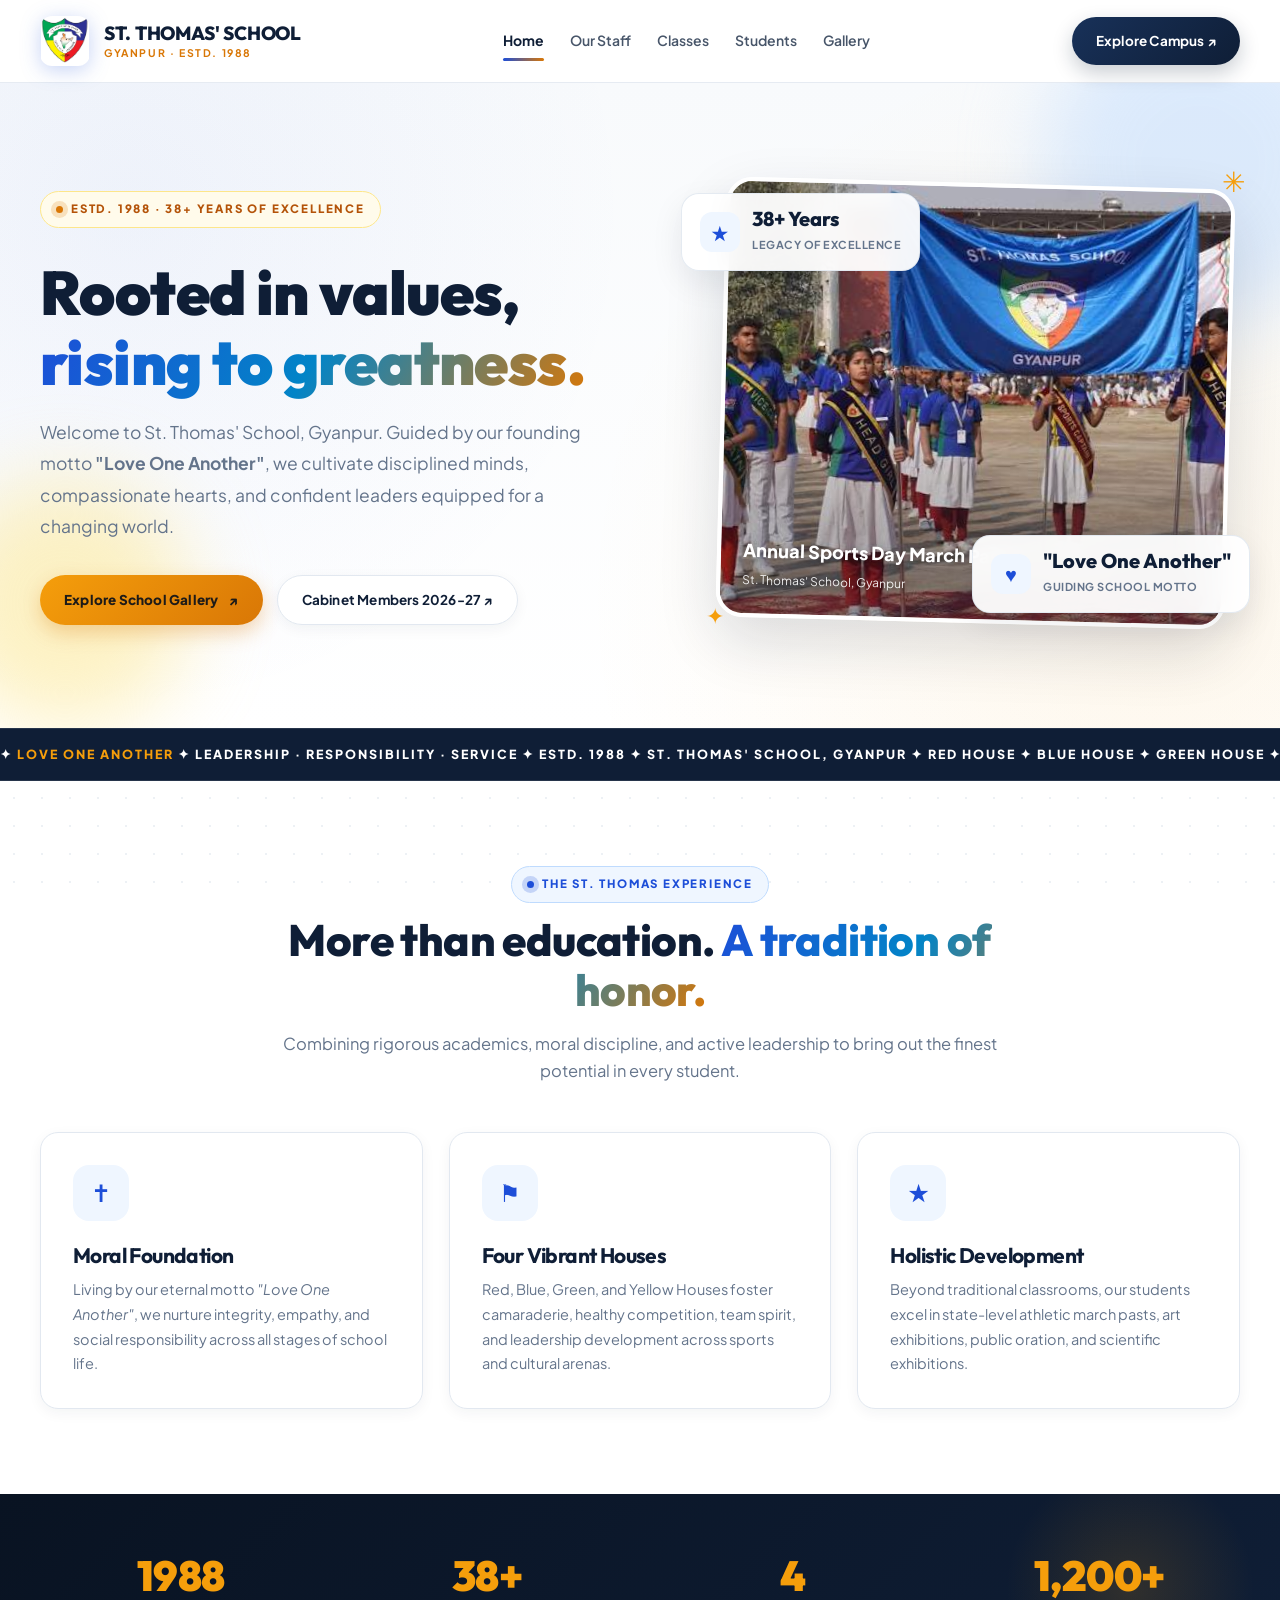
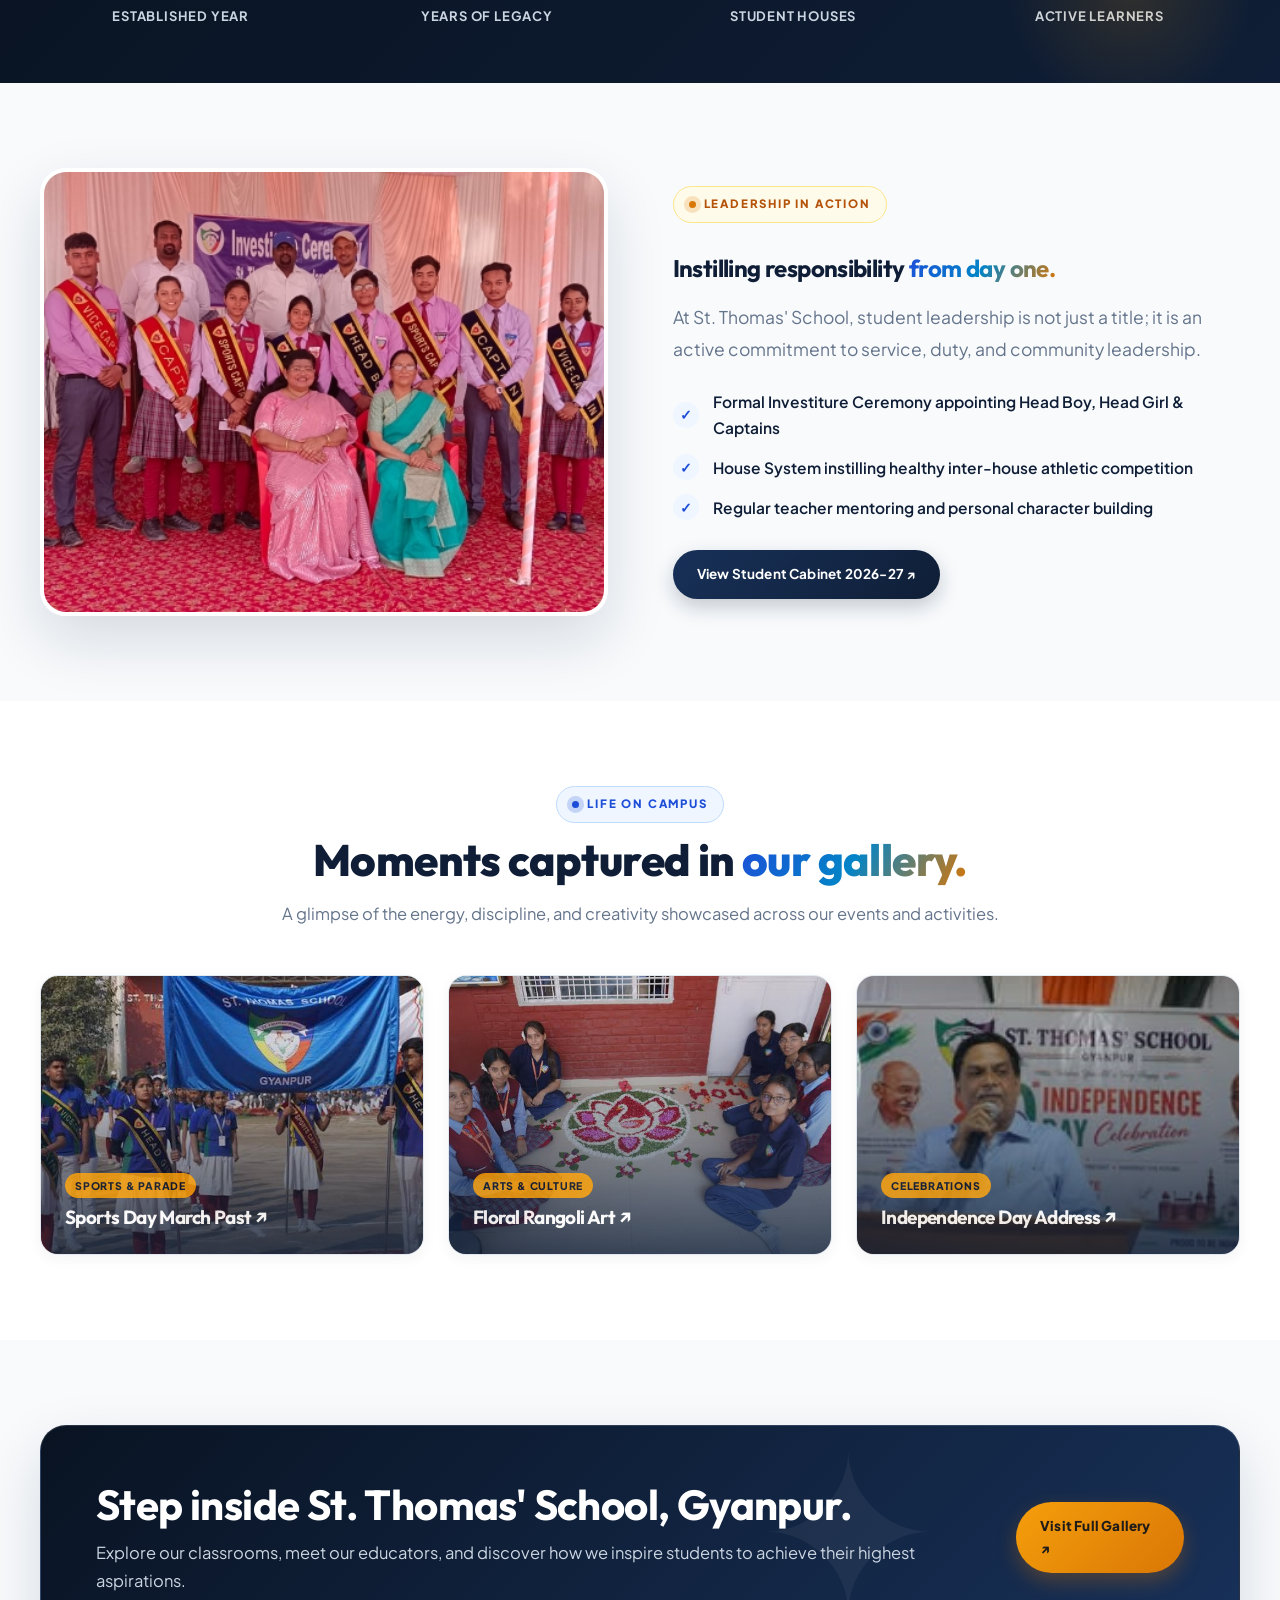
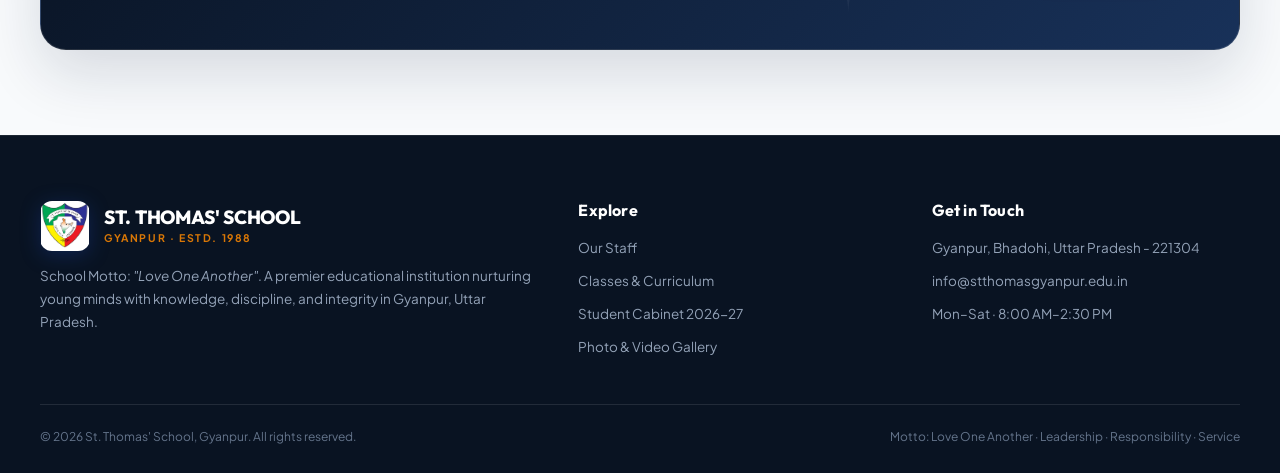
==== index.html @ a4f0379a "Completed" ====
<!DOCTYPE html>
<html lang="en">
<head>
  <meta charset="UTF-8">
  <meta name="viewport" content="width=device-width, initial-scale=1.0">
  <meta name="description" content="St. Thomas' School, Gyanpur (Estd. 1988) - Love One Another. Nurturing future leaders through academic excellence, character building, and holistic education.">
  <title>Home | St. Thomas' School, Gyanpur</title>
  <link rel="preconnect" href="https://fonts.googleapis.com">
  <link rel="preconnect" href="https://fonts.gstatic.com" crossorigin>
  <link rel="icon" type="image/png" href="assets/logo.png">
  <link rel="stylesheet" href="css/style.css">
  <style>
    /* Internal CSS animation example required for school assignment */
    .hero h1 { animation: heroTitle 0.95s 0.15s cubic-bezier(0.16, 1, 0.3, 1) both; }
    @keyframes heroTitle {
      from { opacity: 0; transform: translateY(34px); filter: blur(6px); }
      to { opacity: 1; transform: translateY(0); filter: blur(0); }
    }
    .hero .lead { animation: fadeIn 1.1s 0.35s both; }
  </style>
</head>
<body>

<header class="site-header">
  <div class="container nav-wrap">
    <a class="brand" href="index.html">
      <img src="assets/logo.png" alt="St. Thomas' School Logo" class="brand-logo-img">
      <div class="brand-title-wrap">
        <span class="brand-title">ST. THOMAS' SCHOOL</span>
        <span class="brand-subtitle">GYANPUR · ESTD. 1988</span>
      </div>
    </a>
    <button class="menu-toggle" aria-label="Open navigation" onclick="document.querySelector('.nav-links').classList.toggle('open')">☰</button>
    <nav class="nav-links">
      <a class="active" href="index.html">Home</a>
      <a href="staff.html">Our Staff</a>
      <a href="classes.html">Classes</a>
      <a href="students.html">Students</a>
      <a href="gallery.html">Gallery</a>
    </nav>
    <a class="nav-cta" href="gallery.html">Explore Campus ↗</a>
  </div>
</header>

<main>
  <!-- Hero Section -->
  <section class="hero">
    <div class="blob b1"></div>
    <div class="blob b2"></div>
    <div class="container hero-grid">
      <div class="reveal">
        <span class="eyebrow gold-pill">ESTD. 1988 · 38+ YEARS OF EXCELLENCE</span>
        <h1>Rooted in values, <span class="gradient-text">rising to greatness.</span></h1>
        <p class="lead">Welcome to St. Thomas' School, Gyanpur. Guided by our founding motto <strong>"Love One Another"</strong>, we cultivate disciplined minds, compassionate hearts, and confident leaders equipped for a changing world.</p>
        <div class="hero-actions">
          <a class="button gold" href="gallery.html">Explore School Gallery <span>↗</span></a>
          <a class="button secondary" href="students.html">Cabinet Members 2026-27 ↗</a>
        </div>
      </div>
      <div class="hero-visual">
        <div class="hero-photo-wrap">
          <img src="assets/images (1).jpg" alt="Students of St. Thomas School marching with school flag">
          <div class="hero-badge-overlay">
            <strong>Annual Sports Day March Past</strong>
            <span>St. Thomas' School, Gyanpur</span>
          </div>
        </div>
        <div class="float-card one">
          <div class="icon-chip">★</div>
          <div>
            <strong>38+ Years</strong>
            <span>Legacy of Excellence</span>
          </div>
        </div>
        <div class="float-card two">
          <div class="icon-chip">♥</div>
          <div>
            <strong>"Love One Another"</strong>
            <span>Guiding School Motto</span>
          </div>
        </div>
        <span class="spark s1">✳</span>
        <span class="spark s2">✦</span>
      </div>
    </div>
  </section>

  <!-- Marquee Ticker -->
  <div class="marquee">
    <div class="marquee-track">
      ✦ <span class="marquee-highlight">LOVE ONE ANOTHER</span> ✦ LEADERSHIP · RESPONSIBILITY · SERVICE ✦ ESTD. 1988 ✦ ST. THOMAS' SCHOOL, GYANPUR ✦ RED HOUSE ✦ BLUE HOUSE ✦ GREEN HOUSE ✦ YELLOW HOUSE ✦ ✦ <span class="marquee-highlight">LOVE ONE ANOTHER</span> ✦ LEADERSHIP · RESPONSIBILITY · SERVICE ✦ ESTD. 1988 ✦ ST. THOMAS' SCHOOL, GYANPUR ✦ RED HOUSE ✦ BLUE HOUSE ✦ GREEN HOUSE ✦ YELLOW HOUSE ✦
    </div>
  </div>

  <!-- Core Pillars -->
  <section class="section">
    <div class="container">
      <div class="section-head">
        <span class="eyebrow">The St. Thomas Experience</span>
        <h2>More than education. <span class="gradient-text">A tradition of honor.</span></h2>
        <p>Combining rigorous academics, moral discipline, and active leadership to bring out the finest potential in every student.</p>
      </div>
      <div class="grid-3">
        <article class="feature-card delay-1">
          <div class="feature-icon">✝</div>
          <h3>Moral Foundation</h3>
          <p>Living by our eternal motto <em>"Love One Another"</em>, we nurture integrity, empathy, and social responsibility across all stages of school life.</p>
        </article>
        <article class="feature-card delay-2">
          <div class="feature-icon">⚑</div>
          <h3>Four Vibrant Houses</h3>
          <p>Red, Blue, Green, and Yellow Houses foster camaraderie, healthy competition, team spirit, and leadership development across sports and cultural arenas.</p>
        </article>
        <article class="feature-card delay-3">
          <div class="feature-icon">★</div>
          <h3>Holistic Development</h3>
          <p>Beyond traditional classrooms, our students excel in state-level athletic march pasts, art exhibitions, public oration, and scientific exhibitions.</p>
        </article>
      </div>
    </div>
  </section>

  <!-- Key Statistics Band -->
  <section class="stats-band">
    <div class="container stats-grid">
      <div class="stat">
        <strong>1988</strong>
        <span>Established Year</span>
      </div>
      <div class="stat">
        <strong>38+</strong>
        <span>Years of Legacy</span>
      </div>
      <div class="stat">
        <strong>4</strong>
        <span>Student Houses</span>
      </div>
      <div class="stat">
        <strong>1,200+</strong>
        <span>Active Learners</span>
      </div>
    </div>
  </section>

  <!-- Split Highlight Section -->
  <section class="section soft">
    <div class="container split">
      <div class="split-image">
        <img src="assets/WhatsApp_Image_2023-06-30_at_10.18.55.jpeg" alt="Investiture Ceremony at St. Thomas' School">
      </div>
      <div>
        <span class="eyebrow gold-pill">Leadership in Action</span>
        <h2>Instilling responsibility <span class="gradient-text">from day one.</span></h2>
        <p class="lead">At St. Thomas' School, student leadership is not just a title; it is an active commitment to service, duty, and community leadership.</p>
        <ul class="check-list">
          <li>Formal Investiture Ceremony appointing Head Boy, Head Girl & Captains</li>
          <li>House System instilling healthy inter-house athletic competition</li>
          <li>Regular teacher mentoring and personal character building</li>
        </ul>
        <a class="button" href="students.html">View Student Cabinet 2026-27 ↗</a>
      </div>
    </div>
  </section>

  <!-- Gallery Highlights Preview -->
  <section class="section">
    <div class="container">
      <div class="section-head">
        <span class="eyebrow">Life on Campus</span>
        <h2>Moments captured in <span class="gradient-text">our gallery.</span></h2>
        <p>A glimpse of the energy, discipline, and creativity showcased across our events and activities.</p>
      </div>
      <div class="gallery-grid">
        <a class="gallery-card" href="gallery.html">
          <img src="assets/images (1).jpg" alt="Annual Sports Day March Past">
          <div class="gallery-overlay">
            <span class="gallery-badge">Sports & Parade</span>
            <h3>Sports Day March Past ↗</h3>
          </div>
        </a>
        <a class="gallery-card" href="gallery.html">
          <img src="assets/images (3).jpg" alt="Inter-House Floral Rangoli Competition">
          <div class="gallery-overlay">
            <span class="gallery-badge">Arts & Culture</span>
            <h3>Floral Rangoli Art ↗</h3>
          </div>
        </a>
        <a class="gallery-card" href="gallery.html">
          <img src="assets/774727018_1046843444981224_6042588518703513516_n.jpg" alt="Independence Day Celebration">
          <div class="gallery-overlay">
            <span class="gallery-badge">Celebrations</span>
            <h3>Independence Day Address ↗</h3>
          </div>
        </a>
      </div>
    </div>
  </section>

  <!-- Call to Action Banner -->
  <section class="section soft">
    <div class="container">
      <div class="cta-panel">
        <div>
          <h2>Step inside St. Thomas' School, Gyanpur.</h2>
          <p>Explore our classrooms, meet our educators, and discover how we inspire students to achieve their highest aspirations.</p>
        </div>
        <a class="button gold" href="gallery.html">Visit Full Gallery ↗</a>
      </div>
    </div>
  </section>
</main>

<footer class="site-footer">
  <div class="container">
    <div class="footer-grid">
      <div>
        <a class="brand" href="index.html">
          <img src="assets/logo.png" alt="St. Thomas' School Logo" class="brand-logo-img">
          <div class="brand-title-wrap">
            <span class="brand-title">ST. THOMAS' SCHOOL</span>
            <span class="brand-subtitle">GYANPUR · ESTD. 1988</span>
          </div>
        </a>
        <p style="margin-top:14px">School Motto: <em>"Love One Another"</em>. A premier educational institution nurturing young minds with knowledge, discipline, and integrity in Gyanpur, Uttar Pradesh.</p>
      </div>
      <div>
        <h3>Explore</h3>
        <div class="footer-links">
          <a href="staff.html">Our Staff</a>
          <a href="classes.html">Classes & Curriculum</a>
          <a href="students.html">Student Cabinet 2026-27</a>
          <a href="gallery.html">Photo & Video Gallery</a>
        </div>
      </div>
      <div>
        <h3>Get in Touch</h3>
        <div class="footer-links">
          <a href="#">Gyanpur, Bhadohi, Uttar Pradesh - 221304</a>
          <a href="mailto:info@stthomasgyanpur.edu.in">info@stthomasgyanpur.edu.in</a>
          <a href="#">Mon–Sat · 8:00 AM–2:30 PM</a>
        </div>
      </div>
    </div>
    <div class="footer-bottom">
      <span>© 2026 St. Thomas' School, Gyanpur. All rights reserved.</span>
      <span>Motto: Love One Another · Leadership · Responsibility · Service</span>
    </div>
  </div>
</footer>

</body>
</html>
---- css/style.css ----
@import url('https://fonts.googleapis.com/css2?family=Plus+Jakarta+Sans:wght@400;500;600;700;800&family=Outfit:wght@500;600;700;800;900&display=swap');

:root {
  --navy: #0f1e36;
  --navy-dark: #091322;
  --navy-light: #183159;
  --blue: #1d4ed8;
  --blue-light: #3b82f6;
  --gold: #d97706;
  --gold-light: #f59e0b;
  --gold-soft: #fef3c7;
  --crimson: #dc2626;
  --green: #15803d;
  --ink: #1e293b;
  --muted: #64748b;
  --bg-soft: #f8fafc;
  --paper: #ffffff;
  --line: #e2e8f0;
  --shadow-sm: 0 4px 14px rgba(15, 30, 54, 0.05);
  --shadow-md: 0 12px 32px rgba(15, 30, 54, 0.08);
  --shadow-lg: 0 24px 60px rgba(15, 30, 54, 0.14);
  --radius-sm: 12px;
  --radius-md: 18px;
  --radius-lg: 26px;
}

* {
  box-sizing: border-box;
}

html {
  scroll-behavior: smooth;
  scroll-padding-top: 90px;
}

body {
  margin: 0;
  background: #ffffff;
  color: var(--ink);
  font-family: 'Plus Jakarta Sans', sans-serif;
  line-height: 1.65;
  overflow-x: hidden;
}

body::before {
  content: "";
  position: fixed;
  inset: 0;
  pointer-events: none;
  z-index: -1;
  opacity: 0.35;
  background-image: radial-gradient(#cbd5e1 1.2px, transparent 1.2px);
  background-size: 28px 28px;
}

a {
  color: inherit;
  text-decoration: none;
}

img {
  max-width: 100%;
  display: block;
}

button,
.button {
  font: inherit;
}

.container {
  width: min(1200px, calc(100% - 40px));
  margin-inline: auto;
}

/* ================= SITE HEADER & NAVIGATION ================= */
.site-header {
  position: sticky;
  top: 0;
  z-index: 100;
  background: rgba(255, 255, 255, 0.92);
  backdrop-filter: blur(20px);
  -webkit-backdrop-filter: blur(20px);
  border-bottom: 1px solid rgba(226, 232, 240, 0.85);
  transition: all 0.3s ease;
  animation: dropIn 0.8s cubic-bezier(0.16, 1, 0.3, 1) both;
}

.nav-wrap {
  min-height: 82px;
  display: flex;
  align-items: center;
  justify-content: space-between;
  gap: 20px;
}

.brand {
  display: flex;
  align-items: center;
  gap: 14px;
  font-family: 'Outfit', sans-serif;
  font-weight: 800;
  letter-spacing: -0.4px;
  transition: transform 0.3s ease;
}

.brand:hover {
  transform: translateY(-1px);
}

.brand-logo-img {
  width: 50px;
  height: 50px;
  object-fit: contain;
  border-radius: 12px;
  filter: drop-shadow(0 4px 10px rgba(29, 78, 216, 0.25));
  transition: transform 0.4s cubic-bezier(0.34, 1.56, 0.64, 1);
}

.brand:hover .brand-logo-img {
  transform: rotate(8deg) scale(1.12);
}

.brand-title-wrap {
  display: flex;
  flex-direction: column;
}

.brand-title {
  font-size: 19px;
  color: var(--navy);
  font-weight: 800;
  line-height: 1.15;
  letter-spacing: -0.3px;
}

.brand-subtitle {
  color: var(--gold);
  font: 700 10.5px 'Plus Jakarta Sans', sans-serif;
  letter-spacing: 1.6px;
  text-transform: uppercase;
  margin-top: 2px;
}

.nav-links {
  display: flex;
  align-items: center;
  gap: 26px;
}

.nav-links a {
  font-size: 14px;
  font-weight: 600;
  color: #475569;
  position: relative;
  padding: 8px 0;
  transition: color 0.25s ease;
}

.nav-links a::after {
  content: "";
  position: absolute;
  left: 0;
  bottom: 0;
  width: 100%;
  height: 2.5px;
  background: linear-gradient(90deg, var(--blue), var(--gold));
  border-radius: 2px;
  transform: scaleX(0);
  transform-origin: right;
  transition: transform 0.3s cubic-bezier(0.16, 1, 0.3, 1);
}

.nav-links a:hover,
.nav-links a.active {
  color: var(--navy);
  font-weight: 700;
}

.nav-links a:hover::after,
.nav-links a.active::after {
  transform: scaleX(1);
  transform-origin: left;
}

.nav-cta,
.button {
  display: inline-flex;
  align-items: center;
  justify-content: center;
  gap: 10px;
  border: 0;
  border-radius: 999px;
  padding: 13px 24px;
  background: linear-gradient(135deg, var(--navy-light) 0%, var(--navy) 100%);
  color: white;
  font-weight: 700;
  font-size: 13.5px;
  letter-spacing: 0.2px;
  box-shadow: 0 8px 20px rgba(15, 30, 54, 0.22);
  transition: transform 0.3s cubic-bezier(0.34, 1.56, 0.64, 1), box-shadow 0.3s, background 0.3s;
  cursor: pointer;
}

.nav-cta:hover,
.button:hover {
  transform: translateY(-3px) scale(1.02);
  background: linear-gradient(135deg, var(--blue) 0%, var(--navy) 100%);
  box-shadow: 0 14px 30px rgba(29, 78, 216, 0.32);
  color: white;
}

.button.gold {
  background: linear-gradient(135deg, #f59e0b 0%, #d97706 100%);
  color: #1e1b18;
  font-weight: 800;
  box-shadow: 0 8px 20px rgba(217, 119, 6, 0.3);
}

.button.gold:hover {
  background: linear-gradient(135deg, #fbbf24 0%, #b45309 100%);
  box-shadow: 0 14px 30px rgba(217, 119, 6, 0.45);
  color: #0f172a;
}

.button.secondary {
  background: white;
  color: var(--navy);
  border: 1.5px solid var(--line);
  box-shadow: var(--shadow-sm);
}

.button.secondary:hover {
  color: var(--blue);
  border-color: #cbd5e1;
  background: #f8fafc;
}

.menu-toggle {
  display: none;
  border: 1.5px solid var(--line);
  background: white;
  border-radius: 12px;
  padding: 8px 12px;
  font-size: 22px;
  cursor: pointer;
  transition: background 0.2s;
}

/* ================= HERO SECTION ================= */
.hero {
  position: relative;
  padding: 85px 0 80px;
  background: radial-gradient(circle at 10% 20%, rgba(29, 78, 216, 0.05) 0%, transparent 40%),
    radial-gradient(circle at 90% 80%, rgba(245, 158, 11, 0.08) 0%, transparent 45%),
    linear-gradient(180deg, #f8fafc 0%, #ffffff 100%);
  isolation: isolate;
  overflow: hidden;
}

.hero-grid {
  display: grid;
  grid-template-columns: 1.05fr 0.95fr;
  align-items: center;
  gap: 55px;
}

.eyebrow {
  display: inline-flex;
  align-items: center;
  gap: 8px;
  color: var(--blue);
  font-size: 11.5px;
  font-weight: 800;
  letter-spacing: 1.8px;
  text-transform: uppercase;
  background: #eff6ff;
  border: 1px solid #bfdbfe;
  padding: 8px 15px;
  border-radius: 999px;
  margin-bottom: 12px;
}

.eyebrow:before {
  content: "";
  width: 7px;
  height: 7px;
  background: var(--blue);
  border-radius: 50%;
  box-shadow: 0 0 0 5px rgba(29, 78, 216, 0.2);
  animation: pulse 1.8s infinite;
}

.eyebrow.gold-pill {
  color: #b45309;
  background: #fffbeb;
  border-color: #fde68a;
}

.eyebrow.gold-pill:before {
  background: #d97706;
  box-shadow: 0 0 0 5px rgba(217, 119, 6, 0.2);
}

h1,
h2,
h3,
h4 {
  font-family: 'Outfit', sans-serif;
  line-height: 1.15;
  letter-spacing: -0.6px;
  color: var(--navy);
}

.hero h1 {
  font-size: clamp(38px, 4.8vw, 64px);
  margin: 18px 0;
  font-weight: 900;
}

.gradient-text {
  background: linear-gradient(120deg, #1d4ed8 0%, #0284c7 50%, #d97706 100%);
  -webkit-background-clip: text;
  background-clip: text;
  color: transparent;
}

.lead {
  font-size: 17.5px;
  line-height: 1.8;
  color: var(--muted);
  max-width: 580px;
}

.hero-actions {
  display: flex;
  gap: 14px;
  flex-wrap: wrap;
  margin-top: 32px;
}

.hero-visual {
  position: relative;
  min-height: 480px;
}

.hero-photo-wrap {
  position: absolute;
  inset: 15px 10px 25px 25px;
  border-radius: var(--radius-lg);
  overflow: hidden;
  box-shadow: var(--shadow-lg);
  border: 4px solid white;
  transform: rotate(1.5deg);
  animation: photoFloat 8s ease-in-out infinite;
}

.hero-photo-wrap img {
  width: 100%;
  height: 100%;
  object-fit: cover;
  transition: transform 0.6s ease;
}

.hero-photo-wrap:hover img {
  transform: scale(1.05);
}

.hero-photo-wrap::after {
  content: "";
  position: absolute;
  inset: 0;
  background: linear-gradient(0deg, rgba(15, 30, 54, 0.4) 0%, transparent 60%);
}

.hero-badge-overlay {
  position: absolute;
  bottom: 22px;
  left: 22px;
  z-index: 2;
  color: white;
  text-shadow: 0 2px 6px rgba(0, 0, 0, 0.4);
}

.hero-badge-overlay strong {
  display: block;
  font-size: 18px;
  font-weight: 800;
}

.hero-badge-overlay span {
  font-size: 12px;
  opacity: 0.9;
}

.float-card {
  position: absolute;
  z-index: 3;
  background: rgba(255, 255, 255, 0.95);
  backdrop-filter: blur(12px);
  border: 1px solid rgba(226, 232, 240, 0.9);
  border-radius: 18px;
  padding: 14px 18px;
  box-shadow: var(--shadow-md);
  animation: float 6s ease-in-out infinite;
  display: flex;
  align-items: center;
  gap: 12px;
}

.float-card .icon-chip {
  width: 40px;
  height: 40px;
  border-radius: 12px;
  background: #eff6ff;
  color: var(--blue);
  display: grid;
  place-items: center;
  font-size: 20px;
}

.float-card strong {
  display: block;
  font: 800 20px 'Outfit', sans-serif;
  color: var(--navy);
  line-height: 1.1;
}

.float-card span {
  font-size: 11px;
  color: var(--muted);
  font-weight: 700;
  text-transform: uppercase;
  letter-spacing: 0.5px;
}

.float-card.one {
  top: 25px;
  left: -15px;
}

.float-card.two {
  right: -10px;
  bottom: 35px;
  animation-delay: -3s;
}

.spark {
  position: absolute;
  color: var(--gold-light);
  font-size: 28px;
  animation: spin 14s linear infinite;
  z-index: 2;
}

.spark.s1 {
  right: -5px;
  top: -10px;
}

.spark.s2 {
  left: 10px;
  bottom: 15px;
  font-size: 22px;
  animation-direction: reverse;
}

.blob {
  position: absolute;
  border-radius: 50%;
  filter: blur(40px);
  z-index: -1;
  opacity: 0.5;
  animation: blobMove 14s ease-in-out infinite;
}

.blob.b1 {
  width: 320px;
  height: 320px;
  right: -80px;
  top: -80px;
  background: #bfdbfe;
}

.blob.b2 {
  width: 250px;
  height: 250px;
  left: -60px;
  bottom: 0;
  background: #fde68a;
  animation-delay: -5s;
}

/* ================= MARQUEE TICKER ================= */
.marquee {
  overflow: hidden;
  white-space: nowrap;
  background: var(--navy);
  color: white;
  padding: 15px 0;
  font-weight: 800;
  font-size: 12.5px;
  letter-spacing: 2px;
  border-top: 1px solid rgba(255, 255, 255, 0.1);
  border-bottom: 1px solid rgba(255, 255, 255, 0.1);
}

.marquee-track {
  display: inline-block;
  animation: marquee 30s linear infinite;
}

.marquee-highlight {
  color: var(--gold-light);
  font-weight: 900;
}

/* ================= SECTIONS & GRIDS ================= */
.section {
  padding: 85px 0;
}

.section.soft {
  background: var(--bg-soft);
}

.section-head {
  max-width: 720px;
  margin: 0 auto 48px;
  text-align: center;
}

.section-head .eyebrow {
  margin-bottom: 12px;
}

.section-head h2 {
  font-size: clamp(30px, 3.8vw, 44px);
  font-weight: 800;
  margin: 0 0 14px;
}

.section-head p {
  color: var(--muted);
  font-size: 16.5px;
  margin: 0;
}

.grid-3 {
  display: grid;
  grid-template-columns: repeat(3, 1fr);
  gap: 26px;
}

.grid-4 {
  display: grid;
  grid-template-columns: repeat(4, 1fr);
  gap: 22px;
}

/* ================= CARDS & HOVER EFFECTS ================= */
.feature-card,
.person-card,
.class-card,
.student-card,
.gallery-card {
  background: white;
  border: 1px solid var(--line);
  border-radius: var(--radius-md);
  overflow: hidden;
  box-shadow: var(--shadow-sm);
  transition: transform 0.4s cubic-bezier(0.2, 0.8, 0.2, 1),
    box-shadow 0.4s ease,
    border-color 0.4s ease;
  animation: riseIn 0.8s cubic-bezier(0.16, 1, 0.3, 1) both;
}

.feature-card:hover,
.person-card:hover,
.class-card:hover,
.student-card:hover,
.gallery-card:hover {
  transform: translateY(-8px) scale(1.015);
  box-shadow: var(--shadow-lg);
  border-color: #cbd5e1;
}

.feature-card {
  padding: 32px;
  position: relative;
}

.feature-icon {
  width: 56px;
  height: 56px;
  border-radius: 16px;
  display: grid;
  place-items: center;
  background: #eff6ff;
  color: var(--blue);
  font-size: 24px;
  margin-bottom: 22px;
  transition: transform 0.4s cubic-bezier(0.34, 1.56, 0.64, 1), background 0.3s;
}

.feature-card:hover .feature-icon {
  transform: rotate(-10deg) scale(1.15);
  background: var(--blue);
  color: white;
}

.feature-card h3 {
  font-size: 21px;
  margin: 0 0 10px;
}

.feature-card p {
  font-size: 14.5px;
  color: var(--muted);
  margin: 0;
  line-height: 1.7;
}

/* ================= STATS BAND ================= */
.stats-band {
  background: linear-gradient(135deg, var(--navy-dark) 0%, var(--navy) 100%);
  color: white;
  padding: 45px 0;
  position: relative;
  overflow: hidden;
}

.stats-band::after {
  content: "";
  position: absolute;
  top: 0;
  right: 0;
  width: 300px;
  height: 100%;
  background: radial-gradient(circle, rgba(245, 158, 11, 0.15) 0%, transparent 70%);
  pointer-events: none;
}

.stats-grid {
  display: grid;
  grid-template-columns: repeat(4, 1fr);
  gap: 25px;
  text-align: center;
}

.stat {
  padding: 10px;
}

.stat strong {
  display: block;
  font: 900 42px 'Outfit', sans-serif;
  color: var(--gold-light);
  letter-spacing: -0.5px;
}

.stat span {
  font-size: 13px;
  color: #cbd5e1;
  font-weight: 700;
  letter-spacing: 0.8px;
  text-transform: uppercase;
}

/* ================= SPLIT SECTION ================= */
.split {
  display: grid;
  grid-template-columns: 1fr 1fr;
  gap: 65px;
  align-items: center;
}

.split-image {
  border-radius: var(--radius-lg);
  overflow: hidden;
  box-shadow: var(--shadow-lg);
  position: relative;
  border: 4px solid white;
}

.split-image img {
  width: 100%;
  height: 440px;
  object-fit: cover;
  transition: transform 0.8s ease;
}

.split-image:hover img {
  transform: scale(1.05);
}

.check-list {
  list-style: none;
  padding: 0;
  margin: 24px 0 30px;
  display: grid;
  gap: 14px;
}

.check-list li {
  display: flex;
  align-items: center;
  font-weight: 600;
  color: var(--navy);
  font-size: 15.5px;
}

.check-list li::before {
  content: "✓";
  display: inline-grid;
  place-items: center;
  width: 26px;
  height: 26px;
  border-radius: 50%;
  background: #eff6ff;
  color: var(--blue);
  font-weight: 900;
  font-size: 14px;
  margin-right: 14px;
  flex-shrink: 0;
}

/* ================= PAGE HERO ================= */
.page-hero {
  padding: 72px 0 62px;
  background: linear-gradient(135deg, #f0f7ff 0%, #ffffff 50%, #fffbeb 100%);
  text-align: center;
  position: relative;
  overflow: hidden;
}

.page-hero h1 {
  font-size: clamp(36px, 4.5vw, 54px);
  margin: 14px 0;
  font-weight: 900;
}

.page-hero p {
  color: var(--muted);
  max-width: 680px;
  margin: 0 auto;
  font-size: 17px;
}

.breadcrumb {
  font-size: 12px;
  color: var(--blue);
  font-weight: 800;
  letter-spacing: 1.5px;
  text-transform: uppercase;
}

/* ================= PERSON & STUDENT CARDS ================= */
.person-card,
.student-card {
  padding: 14px;
  display: flex;
  flex-direction: column;
}

.card-img-wrap {
  width: 100%;
  height: 250px;
  border-radius: var(--radius-sm);
  overflow: hidden;
  position: relative;
  background: #f1f5f9;
}

.person-card img,
.student-card img {
  width: 100%;
  height: 100%;
  object-fit: cover;
  transition: transform 0.6s ease, filter 0.4s ease;
}

.person-card:hover img,
.student-card:hover img {
  transform: scale(1.07);
}

.person-info,
.student-info {
  padding: 16px 6px 6px;
  flex-grow: 1;
  display: flex;
  flex-direction: column;
}

.person-info h3,
.student-info h3 {
  margin: 0 0 4px;
  font-size: 18px;
  font-weight: 800;
}

.person-info p,
.student-info p {
  margin: 0;
  color: var(--muted);
  font-size: 13.5px;
}

/* House & Role Tags */
.tag {
  display: inline-flex;
  align-items: center;
  gap: 5px;
  margin-top: 12px;
  padding: 6px 12px;
  border-radius: 999px;
  background: #f1f5f9;
  color: var(--navy);
  font-size: 11px;
  font-weight: 800;
  letter-spacing: 0.6px;
  text-transform: uppercase;
  align-self: flex-start;
}

.tag.red-house {
  background: #fee2e2;
  color: #b91c1c;
  border: 1px solid #fca5a5;
}

.tag.blue-house {
  background: #dbeafe;
  color: #1d4ed8;
  border: 1px solid #93c5fd;
}

.tag.green-house {
  background: #dcfce7;
  color: #15803d;
  border: 1px solid #86efac;
}

.tag.yellow-house {
  background: #fef3c7;
  color: #b45309;
  border: 1px solid #fde68a;
}

.tag.head-cabinet {
  background: linear-gradient(135deg, #1e3a8a, #1e293b);
  color: #fef08a;
  border: 1px solid #fef08a;
}

.tag.sports {
  background: #ffedd5;
  color: #c2410c;
  border: 1px solid #fed7aa;
}

/* ================= CLASS CARDS ================= */
.class-card {
  padding: 30px;
  position: relative;
  min-height: 220px;
  background: linear-gradient(145deg, #ffffff 0%, #f8fafc 100%);
  display: flex;
  flex-direction: column;
}

.class-card .number {
  font: 900 44px 'Outfit', sans-serif;
  color: #cbd5e1;
  line-height: 1;
  margin-bottom: 12px;
}

.class-card h3 {
  font-size: 21px;
  margin: 0 0 10px;
}

.class-card p {
  font-size: 14px;
  color: var(--muted);
  margin: 0;
  line-height: 1.6;
}

.class-card .arrow {
  margin-top: auto;
  padding-top: 16px;
  color: var(--blue);
  font-size: 22px;
  font-weight: 800;
  transition: transform 0.3s;
}

.class-card:hover .arrow {
  transform: translate(6px, -6px);
}

/* ================= INTERACTIVE GALLERY & FILTER TABS ================= */
.gallery-filters {
  display: flex;
  align-items: center;
  justify-content: center;
  flex-wrap: wrap;
  gap: 12px;
  margin-bottom: 40px;
}

.filter-btn {
  background: white;
  border: 1.5px solid var(--line);
  color: #475569;
  padding: 10px 22px;
  border-radius: 999px;
  font-size: 13.5px;
  font-weight: 700;
  cursor: pointer;
  transition: all 0.3s cubic-bezier(0.16, 1, 0.3, 1);
  box-shadow: var(--shadow-sm);
}

.filter-btn:hover {
  border-color: var(--blue-light);
  color: var(--blue);
  transform: translateY(-2px);
}

.filter-btn.active {
  background: var(--navy);
  color: white;
  border-color: var(--navy);
  box-shadow: 0 6px 18px rgba(15, 30, 54, 0.25);
  transform: translateY(-2px);
}

.gallery-grid {
  display: grid;
  grid-template-columns: repeat(3, 1fr);
  gap: 24px;
}

.gallery-card {
  position: relative;
  height: 280px;
  cursor: pointer;
  border-radius: var(--radius-md);
  overflow: hidden;
  box-shadow: var(--shadow-sm);
}

.gallery-card.hide {
  display: none;
}

.gallery-card img {
  width: 100%;
  height: 100%;
  object-fit: cover;
  transition: transform 0.7s cubic-bezier(0.16, 1, 0.3, 1);
}

.gallery-overlay {
  position: absolute;
  inset: 0;
  display: flex;
  flex-direction: column;
  justify-content: flex-end;
  padding: 24px;
  color: white;
  background: linear-gradient(0deg, rgba(15, 30, 54, 0.9) 0%, rgba(15, 30, 54, 0.35) 50%, transparent 100%);
  opacity: 0.9;
  transition: opacity 0.35s ease, transform 0.35s ease;
}

.gallery-badge {
  display: inline-block;
  align-self: flex-start;
  font-size: 10.5px;
  font-weight: 800;
  letter-spacing: 0.8px;
  text-transform: uppercase;
  background: rgba(245, 158, 11, 0.95);
  color: #0f172a;
  padding: 4px 10px;
  border-radius: 999px;
  margin-bottom: 8px;
  backdrop-filter: blur(4px);
}

.gallery-overlay h3 {
  margin: 0;
  font-size: 19px;
  font-weight: 700;
  color: white;
  line-height: 1.25;
}

.gallery-overlay p {
  margin: 6px 0 0;
  font-size: 12.5px;
  color: #cbd5e1;
  opacity: 0;
  transform: translateY(10px);
  transition: all 0.3s ease;
}

.gallery-card:hover img {
  transform: scale(1.1);
}

.gallery-card:hover .gallery-overlay {
  opacity: 1;
}

.gallery-card:hover .gallery-overlay p {
  opacity: 1;
  transform: translateY(0);
}

/* ================= LIGHTBOX MODAL ================= */
.lightbox-modal {
  position: fixed;
  inset: 0;
  z-index: 1000;
  background: rgba(10, 18, 30, 0.92);
  backdrop-filter: blur(16px);
  -webkit-backdrop-filter: blur(16px);
  display: flex;
  align-items: center;
  justify-content: center;
  padding: 30px;
  opacity: 0;
  pointer-events: none;
  transition: opacity 0.35s ease;
}

.lightbox-modal.open {
  opacity: 1;
  pointer-events: auto;
}

.lightbox-content {
  max-width: 900px;
  width: 100%;
  background: #0f1e36;
  border-radius: var(--radius-lg);
  overflow: hidden;
  box-shadow: 0 30px 80px rgba(0, 0, 0, 0.6);
  border: 1px solid rgba(255, 255, 255, 0.15);
  transform: scale(0.95) translateY(20px);
  transition: transform 0.4s cubic-bezier(0.16, 1, 0.3, 1);
  display: flex;
  flex-direction: column;
}

.lightbox-modal.open .lightbox-content {
  transform: scale(1) translateY(0);
}

.lightbox-img-wrap {
  width: 100%;
  max-height: 65vh;
  background: #000;
  display: flex;
  align-items: center;
  justify-content: center;
}

.lightbox-img-wrap img {
  max-width: 100%;
  max-height: 65vh;
  object-fit: contain;
}

.lightbox-caption {
  padding: 22px 28px;
  color: white;
}

.lightbox-caption h3 {
  margin: 0 0 6px;
  color: white;
  font-size: 22px;
}

.lightbox-caption p {
  margin: 0;
  color: #94a3b8;
  font-size: 14.5px;
}

.lightbox-close {
  position: absolute;
  top: 25px;
  right: 30px;
  background: rgba(255, 255, 255, 0.15);
  border: 0;
  color: white;
  width: 44px;
  height: 44px;
  border-radius: 50%;
  font-size: 24px;
  cursor: pointer;
  display: grid;
  place-items: center;
  transition: background 0.25s, transform 0.25s;
}

.lightbox-close:hover {
  background: rgba(255, 255, 255, 0.3);
  transform: scale(1.1);
}

/* ================= VIDEO FRAME ================= */
.video-frame {
  border-radius: var(--radius-lg);
  overflow: hidden;
  box-shadow: var(--shadow-lg);
  background: var(--navy-dark);
  border: 3px solid rgba(255, 255, 255, 0.1);
}

.video-frame video {
  width: 100%;
  display: block;
  max-height: 520px;
}

/* ================= CTA PANEL ================= */
.cta-panel {
  padding: 55px;
  border-radius: var(--radius-lg);
  background: linear-gradient(135deg, var(--navy-dark) 0%, var(--navy-light) 100%);
  color: white;
  display: flex;
  align-items: center;
  justify-content: space-between;
  gap: 30px;
  position: relative;
  overflow: hidden;
  box-shadow: var(--shadow-lg);
  border: 1px solid rgba(255, 255, 255, 0.12);
}

.cta-panel::after {
  content: "✦";
  position: absolute;
  font-size: 220px;
  right: 25%;
  top: -85px;
  color: rgba(255, 255, 255, 0.05);
  animation: spin 32s linear infinite;
  pointer-events: none;
}

.cta-panel h2 {
  font-size: clamp(28px, 3.5vw, 42px);
  margin: 0 0 10px;
  color: white;
  position: relative;
  z-index: 1;
}

.cta-panel p {
  margin: 0;
  color: #cbd5e1;
  font-size: 16.5px;
  position: relative;
  z-index: 1;
}

/* ================= SITE FOOTER ================= */
.site-footer {
  background: var(--navy-dark);
  color: #cbd5e1;
  padding: 65px 0 26px;
  border-top: 1px solid rgba(255, 255, 255, 0.08);
}

.footer-grid {
  display: grid;
  grid-template-columns: 1.6fr 1fr 1fr;
  gap: 45px;
}

.site-footer .brand .brand-title {
  color: white;
}

.site-footer p,
.site-footer a {
  font-size: 13.5px;
  color: #94a3b8;
  line-height: 1.7;
}

.site-footer h3 {
  font-size: 16px;
  color: white;
  margin: 0 0 18px;
  letter-spacing: 0.2px;
}

.footer-links {
  display: grid;
  gap: 10px;
}

.footer-links a:hover {
  color: var(--gold-light);
  transform: translateX(4px);
  transition: transform 0.2s, color 0.2s;
}

.footer-bottom {
  border-top: 1px solid rgba(255, 255, 255, 0.1);
  margin-top: 45px;
  padding-top: 22px;
  display: flex;
  justify-content: space-between;
  gap: 20px;
  font-size: 12px;
  color: #64748b;
}

/* ================= KEYFRAME ANIMATIONS ================= */
.reveal {
  animation: riseIn 0.85s cubic-bezier(0.16, 1, 0.3, 1) both;
}

.delay-1 {
  animation-delay: 0.12s;
}

.delay-2 {
  animation-delay: 0.24s;
}

.delay-3 {
  animation-delay: 0.36s;
}

.delay-4 {
  animation-delay: 0.48s;
}

@keyframes dropIn {
  from {
    transform: translateY(-100%);
    opacity: 0;
  }

  to {
    transform: translateY(0);
    opacity: 1;
  }
}

@keyframes riseIn {
  from {
    opacity: 0;
    transform: translateY(30px);
  }

  to {
    opacity: 1;
    transform: translateY(0);
  }
}

@keyframes fadeIn {
  from {
    opacity: 0;
  }

  to {
    opacity: 1;
  }
}

@keyframes float {

  0%,
  100% {
    transform: translateY(0) rotate(0);
  }

  50% {
    transform: translateY(-12px) rotate(1deg);
  }
}

@keyframes photoFloat {

  0%,
  100% {
    transform: rotate(1.5deg) translateY(0);
  }

  50% {
    transform: rotate(0deg) translateY(-14px);
  }
}

@keyframes pulse {

  0%,
  100% {
    box-shadow: 0 0 0 4px rgba(29, 78, 216, 0.2);
  }

  50% {
    box-shadow: 0 0 0 8px rgba(29, 78, 216, 0.05);
  }
}

@keyframes spin {
  to {
    transform: rotate(360deg);
  }
}

@keyframes blobMove {

  0%,
  100% {
    transform: translate(0, 0) scale(1);
  }

  50% {
    transform: translate(30px, 35px) scale(1.1);
  }
}

@keyframes marquee {
  from {
    transform: translateX(0);
  }

  to {
    transform: translateX(-50%);
  }
}

/* ================= ACCESSIBILITY: REDUCED MOTION ================= */
@media (prefers-reduced-motion: reduce) {

  *,
  *::before,
  *::after {
    scroll-behavior: auto !important;
    animation-duration: 0.01ms !important;
    animation-iteration-count: 1 !important;
    transition-duration: 0.01ms !important;
  }
}

/* ================= RESPONSIVE STYLES ================= */
@media (max-width: 960px) {
  .nav-links {
    gap: 16px;
  }

  .nav-links a {
    font-size: 13px;
  }

  .hero-grid {
    gap: 35px;
  }

  .grid-4 {
    grid-template-columns: repeat(2, 1fr);
  }

  .gallery-grid {
    grid-template-columns: repeat(2, 1fr);
  }

  .footer-grid {
    grid-template-columns: 1fr 1fr;
    gap: 30px;
  }
}

@media (max-width: 768px) {
  .container {
    width: min(100% - 32px, 600px);
  }

  .nav-wrap {
    min-height: 72px;
  }

  .menu-toggle {
    display: block;
  }

  .nav-cta {
    display: none;
  }

  .nav-links {
    display: none;
    position: absolute;
    top: 72px;
    left: 0;
    right: 0;
    padding: 22px 28px;
    background: white;
    border-bottom: 2px solid var(--line);
    box-shadow: var(--shadow-lg);
    flex-direction: column;
    align-items: flex-start;
    gap: 16px;
  }

  .nav-links.open {
    display: flex;
    animation: riseIn 0.3s ease both;
  }

  .nav-links a {
    font-size: 15px;
    width: 100%;
    padding: 6px 0;
  }

  .hero {
    padding: 60px 0 50px;
  }

  .hero-grid,
  .split {
    grid-template-columns: 1fr;
  }

  .hero-visual {
    min-height: 380px;
    margin-top: 15px;
  }

  .hero-photo-wrap {
    inset: 10px 10px 15px 15px;
  }

  .float-card.two {
    right: 0;
  }

  .section {
    padding: 65px 0;
  }

  .grid-3 {
    grid-template-columns: 1fr;
  }

  .gallery-grid {
    grid-template-columns: 1fr;
  }

  .stats-grid {
    grid-template-columns: repeat(2, 1fr);
    row-gap: 25px;
  }

  .split-image img {
    height: 320px;
  }

  .cta-panel {
    padding: 35px 28px;
    flex-direction: column;
    align-items: flex-start;
  }

  .cta-panel .button {
    margin-top: 15px;
  }

  .footer-grid {
    grid-template-columns: 1fr;
    gap: 28px;
  }

  .footer-bottom {
    flex-direction: column;
    gap: 8px;
  }
}

@media (max-width: 460px) {
  .grid-4 {
    grid-template-columns: 1fr;
  }

  .hero h1 {
    font-size: 36px;
  }

  .float-card {
    padding: 10px 14px;
  }

  .float-card strong {
    font-size: 17px;
  }

  .brand-title {
    font-size: 16px;
  }

  .brand-subtitle {
    font-size: 9px;
  }

  .filter-btn {
    padding: 8px 16px;
    font-size: 12.5px;
  }
}
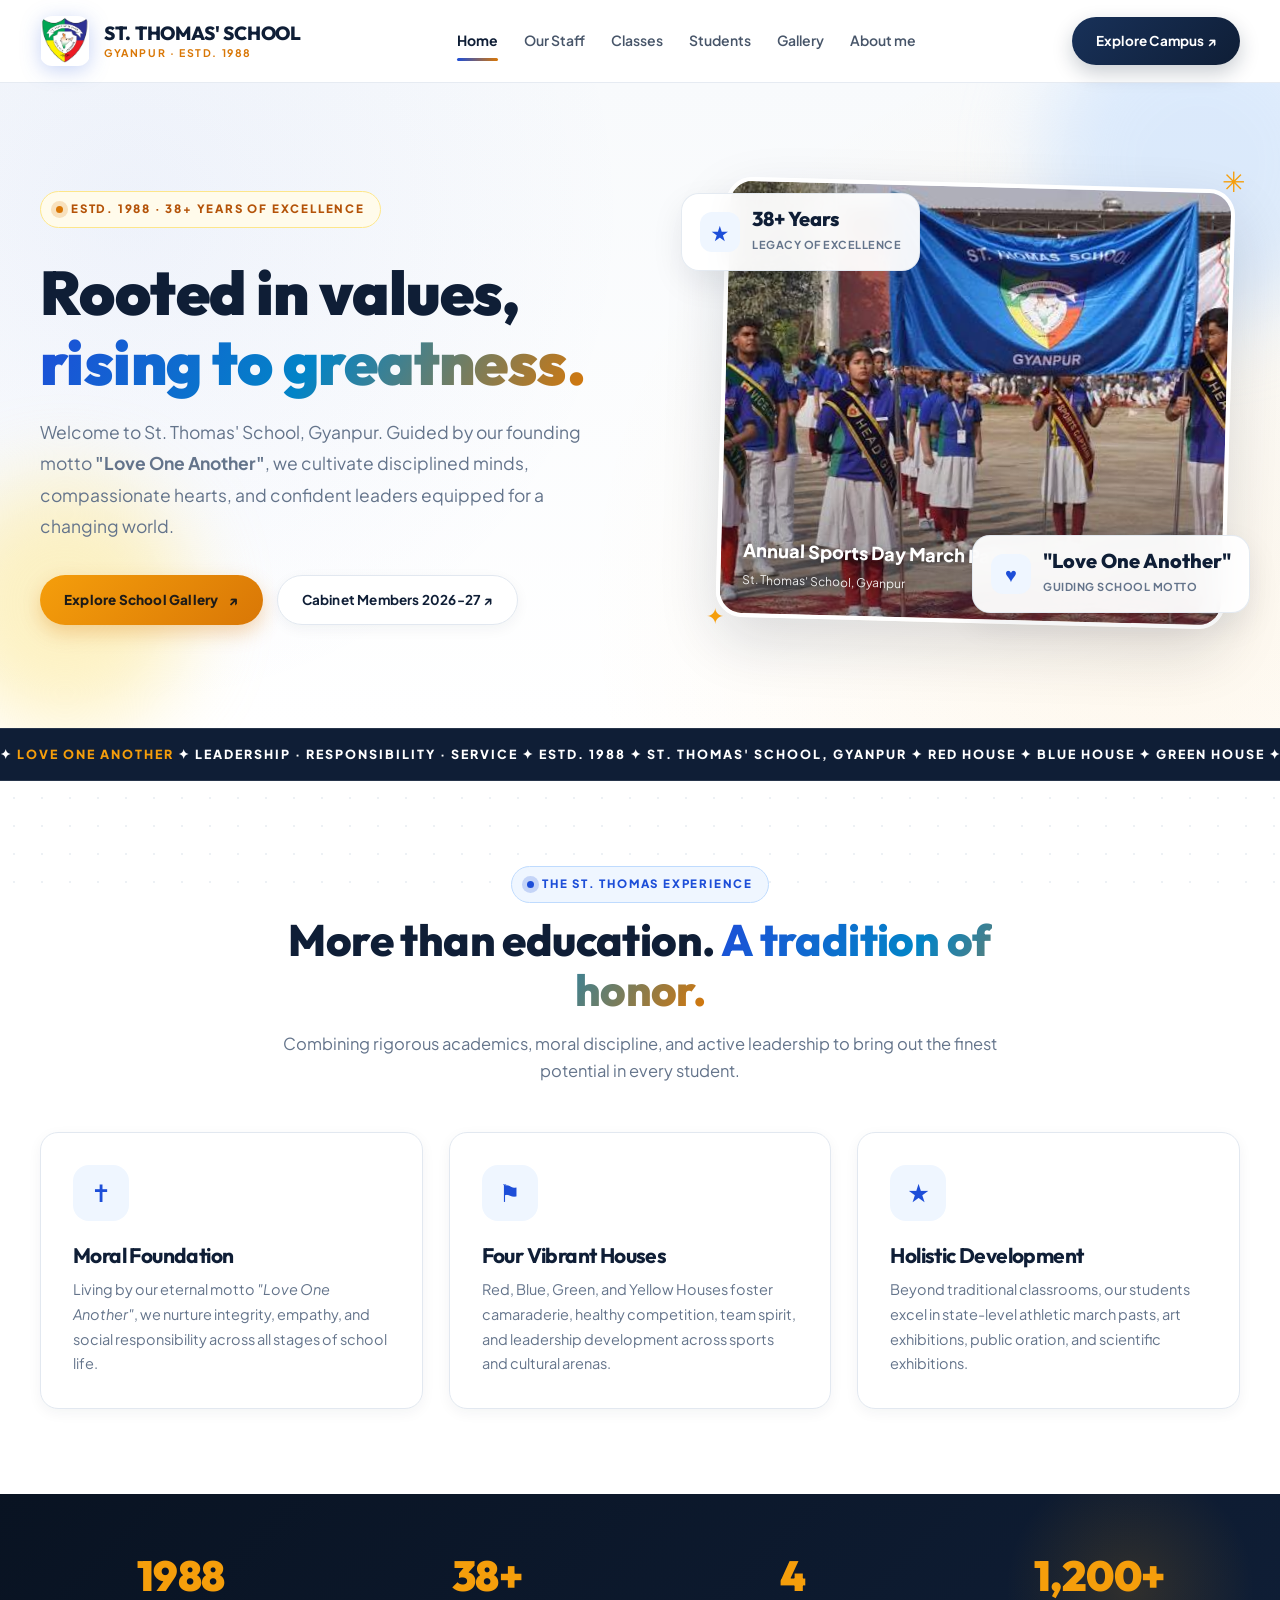
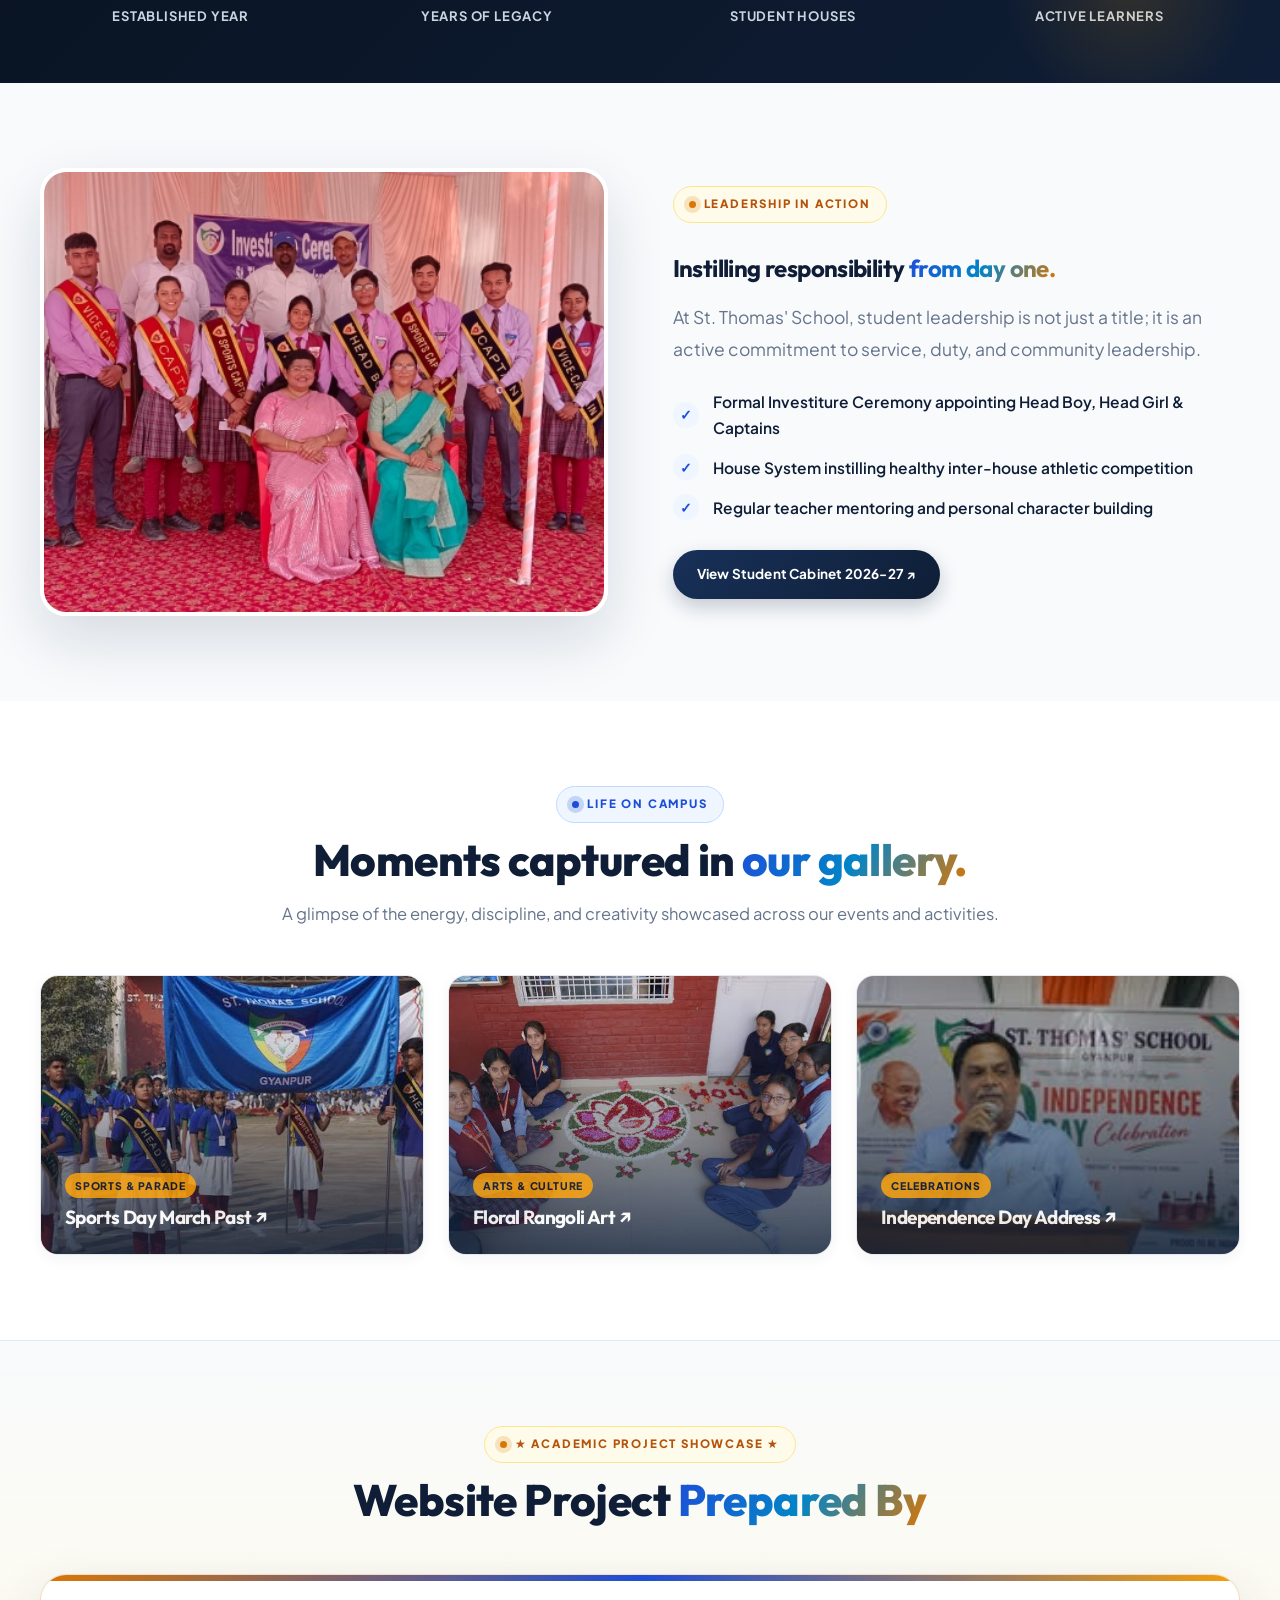
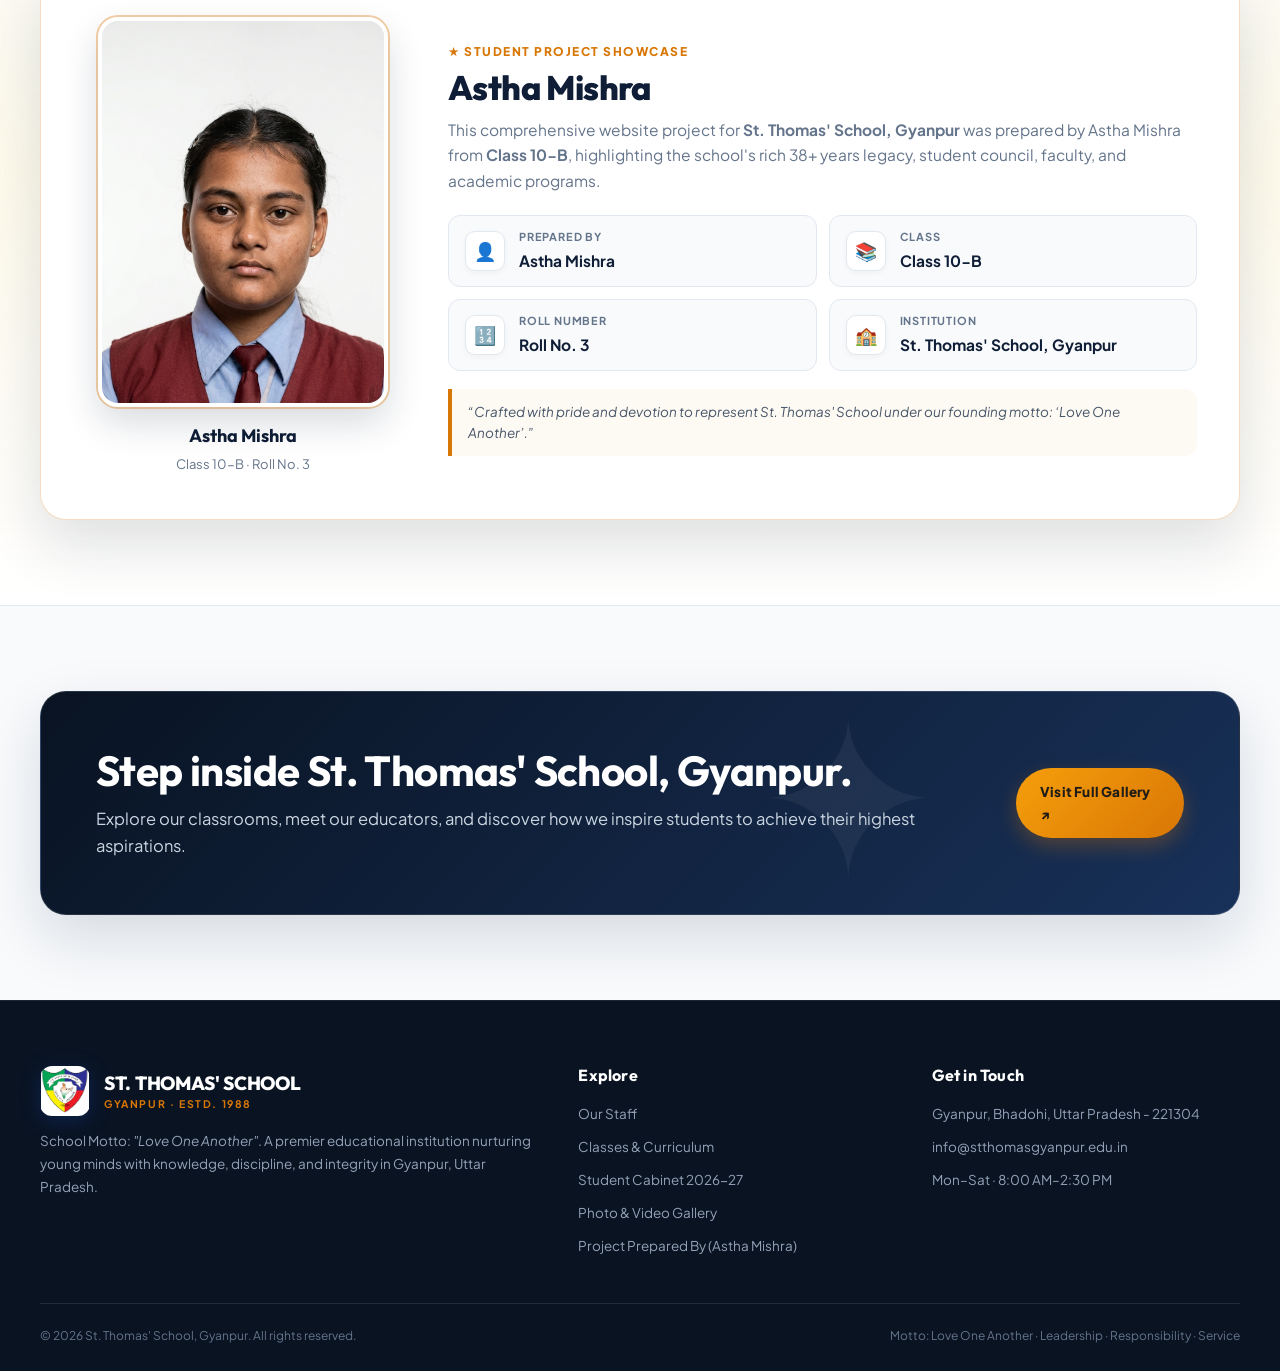
==== commit 1e2de476: "Adding Developer Contact" ====
--- a/index.html
+++ b/index.html
@@ -1,9 +1,11 @@
 <!DOCTYPE html>
 <html lang="en">
+
 <head>
   <meta charset="UTF-8">
   <meta name="viewport" content="width=device-width, initial-scale=1.0">
-  <meta name="description" content="St. Thomas' School, Gyanpur (Estd. 1988) - Love One Another. Nurturing future leaders through academic excellence, character building, and holistic education.">
+  <meta name="description"
+    content="St. Thomas' School, Gyanpur (Estd. 1988) - Love One Another. Nurturing future leaders through academic excellence, character building, and holistic education.">
   <title>Home | St. Thomas' School, Gyanpur</title>
   <link rel="preconnect" href="https://fonts.googleapis.com">
   <link rel="preconnect" href="https://fonts.gstatic.com" crossorigin>
@@ -11,242 +13,348 @@
   <link rel="stylesheet" href="css/style.css">
   <style>
     /* Internal CSS animation example required for school assignment */
-    .hero h1 { animation: heroTitle 0.95s 0.15s cubic-bezier(0.16, 1, 0.3, 1) both; }
+    .hero h1 {
+      animation: heroTitle 0.95s 0.15s cubic-bezier(0.16, 1, 0.3, 1) both;
+    }
+
     @keyframes heroTitle {
-      from { opacity: 0; transform: translateY(34px); filter: blur(6px); }
-      to { opacity: 1; transform: translateY(0); filter: blur(0); }
+      from {
+        opacity: 0;
+        transform: translateY(34px);
+        filter: blur(6px);
+      }
+
+      to {
+        opacity: 1;
+        transform: translateY(0);
+        filter: blur(0);
+      }
     }
-    .hero .lead { animation: fadeIn 1.1s 0.35s both; }
+
+    .hero .lead {
+      animation: fadeIn 1.1s 0.35s both;
+    }
   </style>
 </head>
+
 <body>
 
-<header class="site-header">
-  <div class="container nav-wrap">
-    <a class="brand" href="index.html">
-      <img src="assets/logo.png" alt="St. Thomas' School Logo" class="brand-logo-img">
-      <div class="brand-title-wrap">
-        <span class="brand-title">ST. THOMAS' SCHOOL</span>
-        <span class="brand-subtitle">GYANPUR · ESTD. 1988</span>
-      </div>
-    </a>
-    <button class="menu-toggle" aria-label="Open navigation" onclick="document.querySelector('.nav-links').classList.toggle('open')">☰</button>
-    <nav class="nav-links">
-      <a class="active" href="index.html">Home</a>
-      <a href="staff.html">Our Staff</a>
-      <a href="classes.html">Classes</a>
-      <a href="students.html">Students</a>
-      <a href="gallery.html">Gallery</a>
-    </nav>
-    <a class="nav-cta" href="gallery.html">Explore Campus ↗</a>
-  </div>
-</header>
-
-<main>
-  <!-- Hero Section -->
-  <section class="hero">
-    <div class="blob b1"></div>
-    <div class="blob b2"></div>
-    <div class="container hero-grid">
-      <div class="reveal">
-        <span class="eyebrow gold-pill">ESTD. 1988 · 38+ YEARS OF EXCELLENCE</span>
-        <h1>Rooted in values, <span class="gradient-text">rising to greatness.</span></h1>
-        <p class="lead">Welcome to St. Thomas' School, Gyanpur. Guided by our founding motto <strong>"Love One Another"</strong>, we cultivate disciplined minds, compassionate hearts, and confident leaders equipped for a changing world.</p>
-        <div class="hero-actions">
-          <a class="button gold" href="gallery.html">Explore School Gallery <span>↗</span></a>
-          <a class="button secondary" href="students.html">Cabinet Members 2026-27 ↗</a>
-        </div>
-      </div>
-      <div class="hero-visual">
-        <div class="hero-photo-wrap">
-          <img src="assets/images (1).jpg" alt="Students of St. Thomas School marching with school flag">
-          <div class="hero-badge-overlay">
-            <strong>Annual Sports Day March Past</strong>
-            <span>St. Thomas' School, Gyanpur</span>
-          </div>
-        </div>
-        <div class="float-card one">
-          <div class="icon-chip">★</div>
+  <header class="site-header">
+    <div class="container nav-wrap">
+      <a class="brand" href="index.html">
+        <img src="assets/logo.png" alt="St. Thomas' School Logo" class="brand-logo-img">
+        <div class="brand-title-wrap">
+          <span class="brand-title">ST. THOMAS' SCHOOL</span>
+          <span class="brand-subtitle">GYANPUR · ESTD. 1988</span>
+        </div>
+      </a>
+      <button class="menu-toggle" aria-label="Open navigation"
+        onclick="document.querySelector('.nav-links').classList.toggle('open')">☰</button>
+      <nav class="nav-links">
+        <a class="active" href="index.html">Home</a>
+        <a href="staff.html">Our Staff</a>
+        <a href="classes.html">Classes</a>
+        <a href="students.html">Students</a>
+        <a href="gallery.html">Gallery</a>
+        <a href="#prepared-by">About me</a>
+      </nav>
+      <a class="nav-cta" href="gallery.html">Explore Campus ↗</a>
+    </div>
+  </header>
+
+  <main>
+    <!-- Hero Section -->
+    <section class="hero">
+      <div class="blob b1"></div>
+      <div class="blob b2"></div>
+      <div class="container hero-grid">
+        <div class="reveal">
+          <span class="eyebrow gold-pill">ESTD. 1988 · 38+ YEARS OF EXCELLENCE</span>
+          <h1>Rooted in values, <span class="gradient-text">rising to greatness.</span></h1>
+          <p class="lead">Welcome to St. Thomas' School, Gyanpur. Guided by our founding motto <strong>"Love One
+              Another"</strong>, we cultivate disciplined minds, compassionate hearts, and confident leaders equipped
+            for a changing world.</p>
+          <div class="hero-actions">
+            <a class="button gold" href="gallery.html">Explore School Gallery <span>↗</span></a>
+            <a class="button secondary" href="students.html">Cabinet Members 2026-27 ↗</a>
+          </div>
+        </div>
+        <div class="hero-visual">
+          <div class="hero-photo-wrap">
+            <img src="assets/images (1).jpg" alt="Students of St. Thomas School marching with school flag">
+            <div class="hero-badge-overlay">
+              <strong>Annual Sports Day March Past</strong>
+              <span>St. Thomas' School, Gyanpur</span>
+            </div>
+          </div>
+          <div class="float-card one">
+            <div class="icon-chip">★</div>
+            <div>
+              <strong>38+ Years</strong>
+              <span>Legacy of Excellence</span>
+            </div>
+          </div>
+          <div class="float-card two">
+            <div class="icon-chip">♥</div>
+            <div>
+              <strong>"Love One Another"</strong>
+              <span>Guiding School Motto</span>
+            </div>
+          </div>
+          <span class="spark s1">✳</span>
+          <span class="spark s2">✦</span>
+        </div>
+      </div>
+    </section>
+
+    <!-- Marquee Ticker -->
+    <div class="marquee">
+      <div class="marquee-track">
+        ✦ <span class="marquee-highlight">LOVE ONE ANOTHER</span> ✦ LEADERSHIP · RESPONSIBILITY · SERVICE ✦ ESTD. 1988 ✦
+        ST. THOMAS' SCHOOL, GYANPUR ✦ RED HOUSE ✦ BLUE HOUSE ✦ GREEN HOUSE ✦ YELLOW HOUSE ✦ ✦ <span
+          class="marquee-highlight">LOVE ONE ANOTHER</span> ✦ LEADERSHIP · RESPONSIBILITY · SERVICE ✦ ESTD. 1988 ✦ ST.
+        THOMAS' SCHOOL, GYANPUR ✦ RED HOUSE ✦ BLUE HOUSE ✦ GREEN HOUSE ✦ YELLOW HOUSE ✦
+      </div>
+    </div>
+
+    <!-- Core Pillars -->
+    <section class="section">
+      <div class="container">
+        <div class="section-head">
+          <span class="eyebrow">The St. Thomas Experience</span>
+          <h2>More than education. <span class="gradient-text">A tradition of honor.</span></h2>
+          <p>Combining rigorous academics, moral discipline, and active leadership to bring out the finest potential in
+            every student.</p>
+        </div>
+        <div class="grid-3">
+          <article class="feature-card delay-1">
+            <div class="feature-icon">✝</div>
+            <h3>Moral Foundation</h3>
+            <p>Living by our eternal motto <em>"Love One Another"</em>, we nurture integrity, empathy, and social
+              responsibility across all stages of school life.</p>
+          </article>
+          <article class="feature-card delay-2">
+            <div class="feature-icon">⚑</div>
+            <h3>Four Vibrant Houses</h3>
+            <p>Red, Blue, Green, and Yellow Houses foster camaraderie, healthy competition, team spirit, and leadership
+              development across sports and cultural arenas.</p>
+          </article>
+          <article class="feature-card delay-3">
+            <div class="feature-icon">★</div>
+            <h3>Holistic Development</h3>
+            <p>Beyond traditional classrooms, our students excel in state-level athletic march pasts, art exhibitions,
+              public oration, and scientific exhibitions.</p>
+          </article>
+        </div>
+      </div>
+    </section>
+
+    <!-- Key Statistics Band -->
+    <section class="stats-band">
+      <div class="container stats-grid">
+        <div class="stat">
+          <strong>1988</strong>
+          <span>Established Year</span>
+        </div>
+        <div class="stat">
+          <strong>38+</strong>
+          <span>Years of Legacy</span>
+        </div>
+        <div class="stat">
+          <strong>4</strong>
+          <span>Student Houses</span>
+        </div>
+        <div class="stat">
+          <strong>1,200+</strong>
+          <span>Active Learners</span>
+        </div>
+      </div>
+    </section>
+
+    <!-- Split Highlight Section -->
+    <section class="section soft">
+      <div class="container split">
+        <div class="split-image">
+          <img src="assets/WhatsApp_Image_2023-06-30_at_10.18.55.jpeg" alt="Investiture Ceremony at St. Thomas' School">
+        </div>
+        <div>
+          <span class="eyebrow gold-pill">Leadership in Action</span>
+          <h2>Instilling responsibility <span class="gradient-text">from day one.</span></h2>
+          <p class="lead">At St. Thomas' School, student leadership is not just a title; it is an active commitment to
+            service, duty, and community leadership.</p>
+          <ul class="check-list">
+            <li>Formal Investiture Ceremony appointing Head Boy, Head Girl & Captains</li>
+            <li>House System instilling healthy inter-house athletic competition</li>
+            <li>Regular teacher mentoring and personal character building</li>
+          </ul>
+          <a class="button" href="students.html">View Student Cabinet 2026-27 ↗</a>
+        </div>
+      </div>
+    </section>
+
+    <!-- Gallery Highlights Preview -->
+    <section class="section">
+      <div class="container">
+        <div class="section-head">
+          <span class="eyebrow">Life on Campus</span>
+          <h2>Moments captured in <span class="gradient-text">our gallery.</span></h2>
+          <p>A glimpse of the energy, discipline, and creativity showcased across our events and activities.</p>
+        </div>
+        <div class="gallery-grid">
+          <a class="gallery-card" href="gallery.html">
+            <img src="assets/images (1).jpg" alt="Annual Sports Day March Past">
+            <div class="gallery-overlay">
+              <span class="gallery-badge">Sports & Parade</span>
+              <h3>Sports Day March Past ↗</h3>
+            </div>
+          </a>
+          <a class="gallery-card" href="gallery.html">
+            <img src="assets/images (3).jpg" alt="Inter-House Floral Rangoli Competition">
+            <div class="gallery-overlay">
+              <span class="gallery-badge">Arts & Culture</span>
+              <h3>Floral Rangoli Art ↗</h3>
+            </div>
+          </a>
+          <a class="gallery-card" href="gallery.html">
+            <img src="assets/774727018_1046843444981224_6042588518703513516_n.jpg" alt="Independence Day Celebration">
+            <div class="gallery-overlay">
+              <span class="gallery-badge">Celebrations</span>
+              <h3>Independence Day Address ↗</h3>
+            </div>
+          </a>
+        </div>
+      </div>
+    </section>
+
+    <!-- Project Prepared By Section -->
+    <section class="section project-credit-section" id="prepared-by">
+      <div class="container">
+        <div class="section-head">
+          <span class="eyebrow gold-pill">★ ACADEMIC PROJECT SHOWCASE ★</span>
+          <h2>Website Project <span class="gradient-text">Prepared By</span></h2>
+
+        </div>
+
+        <div class="project-credit-card">
+          <!-- Student Photo Column -->
+          <div class="credit-photo-col">
+            <div class="credit-photo-frame">
+              <img src="assets/astha-mishra.webp" alt="Astha Mishra - Project Creator" class="credit-avatar">
+            </div>
+            <div class="credit-photo-caption">
+              <strong>Astha Mishra</strong>
+              <span>Class 10-B · Roll No. 3</span>
+            </div>
+          </div>
+
+          <!-- Student Information Column -->
+          <div class="credit-info-col">
+            <div>
+              <span class="credit-kicker">★ STUDENT PROJECT SHOWCASE</span>
+              <h3 class="credit-title">Astha Mishra</h3>
+              <p class="credit-lead">This comprehensive website project for <strong>St. Thomas' School, Gyanpur</strong>
+                was prepared by Astha Mishra from <strong>Class 10-B</strong>, highlighting the school's rich 38+ years
+                legacy, student council, faculty, and academic programs.</p>
+            </div>
+
+            <div class="credit-details-grid">
+              <div class="credit-meta-card">
+                <div class="credit-meta-icon">👤</div>
+                <div>
+                  <span class="meta-label">Prepared By</span>
+                  <span class="meta-value">Astha Mishra</span>
+                </div>
+              </div>
+
+              <div class="credit-meta-card">
+                <div class="credit-meta-icon">📚</div>
+                <div>
+                  <span class="meta-label">Class</span>
+                  <span class="meta-value">Class 10-B</span>
+                </div>
+              </div>
+
+              <div class="credit-meta-card">
+                <div class="credit-meta-icon">🔢</div>
+                <div>
+                  <span class="meta-label">Roll Number</span>
+                  <span class="meta-value">Roll No. 3</span>
+                </div>
+              </div>
+
+              <div class="credit-meta-card">
+                <div class="credit-meta-icon">🏫</div>
+                <div>
+                  <span class="meta-label">Institution</span>
+                  <span class="meta-value">St. Thomas' School, Gyanpur</span>
+                </div>
+              </div>
+            </div>
+
+            <div class="credit-quote">
+              <p>“Crafted with pride and devotion to represent St. Thomas' School under our founding motto: <em>‘Love
+                  One Another’</em>.”</p>
+            </div>
+          </div>
+        </div>
+      </div>
+    </section>
+
+    <!-- Call to Action Banner -->
+    <section class="section soft">
+      <div class="container">
+        <div class="cta-panel">
           <div>
-            <strong>38+ Years</strong>
-            <span>Legacy of Excellence</span>
-          </div>
-        </div>
-        <div class="float-card two">
-          <div class="icon-chip">♥</div>
-          <div>
-            <strong>"Love One Another"</strong>
-            <span>Guiding School Motto</span>
-          </div>
-        </div>
-        <span class="spark s1">✳</span>
-        <span class="spark s2">✦</span>
+            <h2>Step inside St. Thomas' School, Gyanpur.</h2>
+            <p>Explore our classrooms, meet our educators, and discover how we inspire students to achieve their highest
+              aspirations.</p>
+          </div>
+          <a class="button gold" href="gallery.html">Visit Full Gallery ↗</a>
+        </div>
+      </div>
+    </section>
+  </main>
+
+  <footer class="site-footer">
+    <div class="container">
+      <div class="footer-grid">
+        <div>
+          <a class="brand" href="index.html">
+            <img src="assets/logo.png" alt="St. Thomas' School Logo" class="brand-logo-img">
+            <div class="brand-title-wrap">
+              <span class="brand-title">ST. THOMAS' SCHOOL</span>
+              <span class="brand-subtitle">GYANPUR · ESTD. 1988</span>
+            </div>
+          </a>
+          <p style="margin-top:14px">School Motto: <em>"Love One Another"</em>. A premier educational institution
+            nurturing young minds with knowledge, discipline, and integrity in Gyanpur, Uttar Pradesh.</p>
+        </div>
+        <div>
+          <h3>Explore</h3>
+          <div class="footer-links">
+            <a href="staff.html">Our Staff</a>
+            <a href="classes.html">Classes & Curriculum</a>
+            <a href="students.html">Student Cabinet 2026-27</a>
+            <a href="gallery.html">Photo & Video Gallery</a>
+            <a href="#prepared-by">Project Prepared By (Astha Mishra)</a>
+          </div>
+        </div>
+        <div>
+          <h3>Get in Touch</h3>
+          <div class="footer-links">
+            <a href="#">Gyanpur, Bhadohi, Uttar Pradesh - 221304</a>
+            <a href="mailto:info@stthomasgyanpur.edu.in">info@stthomasgyanpur.edu.in</a>
+            <a href="#">Mon–Sat · 8:00 AM–2:30 PM</a>
+          </div>
+        </div>
+      </div>
+      <div class="footer-bottom">
+        <span>© 2026 St. Thomas' School, Gyanpur. All rights reserved.</span>
+        <span>Motto: Love One Another · Leadership · Responsibility · Service</span>
       </div>
     </div>
-  </section>
-
-  <!-- Marquee Ticker -->
-  <div class="marquee">
-    <div class="marquee-track">
-      ✦ <span class="marquee-highlight">LOVE ONE ANOTHER</span> ✦ LEADERSHIP · RESPONSIBILITY · SERVICE ✦ ESTD. 1988 ✦ ST. THOMAS' SCHOOL, GYANPUR ✦ RED HOUSE ✦ BLUE HOUSE ✦ GREEN HOUSE ✦ YELLOW HOUSE ✦ ✦ <span class="marquee-highlight">LOVE ONE ANOTHER</span> ✦ LEADERSHIP · RESPONSIBILITY · SERVICE ✦ ESTD. 1988 ✦ ST. THOMAS' SCHOOL, GYANPUR ✦ RED HOUSE ✦ BLUE HOUSE ✦ GREEN HOUSE ✦ YELLOW HOUSE ✦
-    </div>
-  </div>
-
-  <!-- Core Pillars -->
-  <section class="section">
-    <div class="container">
-      <div class="section-head">
-        <span class="eyebrow">The St. Thomas Experience</span>
-        <h2>More than education. <span class="gradient-text">A tradition of honor.</span></h2>
-        <p>Combining rigorous academics, moral discipline, and active leadership to bring out the finest potential in every student.</p>
-      </div>
-      <div class="grid-3">
-        <article class="feature-card delay-1">
-          <div class="feature-icon">✝</div>
-          <h3>Moral Foundation</h3>
-          <p>Living by our eternal motto <em>"Love One Another"</em>, we nurture integrity, empathy, and social responsibility across all stages of school life.</p>
-        </article>
-        <article class="feature-card delay-2">
-          <div class="feature-icon">⚑</div>
-          <h3>Four Vibrant Houses</h3>
-          <p>Red, Blue, Green, and Yellow Houses foster camaraderie, healthy competition, team spirit, and leadership development across sports and cultural arenas.</p>
-        </article>
-        <article class="feature-card delay-3">
-          <div class="feature-icon">★</div>
-          <h3>Holistic Development</h3>
-          <p>Beyond traditional classrooms, our students excel in state-level athletic march pasts, art exhibitions, public oration, and scientific exhibitions.</p>
-        </article>
-      </div>
-    </div>
-  </section>
-
-  <!-- Key Statistics Band -->
-  <section class="stats-band">
-    <div class="container stats-grid">
-      <div class="stat">
-        <strong>1988</strong>
-        <span>Established Year</span>
-      </div>
-      <div class="stat">
-        <strong>38+</strong>
-        <span>Years of Legacy</span>
-      </div>
-      <div class="stat">
-        <strong>4</strong>
-        <span>Student Houses</span>
-      </div>
-      <div class="stat">
-        <strong>1,200+</strong>
-        <span>Active Learners</span>
-      </div>
-    </div>
-  </section>
-
-  <!-- Split Highlight Section -->
-  <section class="section soft">
-    <div class="container split">
-      <div class="split-image">
-        <img src="assets/WhatsApp_Image_2023-06-30_at_10.18.55.jpeg" alt="Investiture Ceremony at St. Thomas' School">
-      </div>
-      <div>
-        <span class="eyebrow gold-pill">Leadership in Action</span>
-        <h2>Instilling responsibility <span class="gradient-text">from day one.</span></h2>
-        <p class="lead">At St. Thomas' School, student leadership is not just a title; it is an active commitment to service, duty, and community leadership.</p>
-        <ul class="check-list">
-          <li>Formal Investiture Ceremony appointing Head Boy, Head Girl & Captains</li>
-          <li>House System instilling healthy inter-house athletic competition</li>
-          <li>Regular teacher mentoring and personal character building</li>
-        </ul>
-        <a class="button" href="students.html">View Student Cabinet 2026-27 ↗</a>
-      </div>
-    </div>
-  </section>
-
-  <!-- Gallery Highlights Preview -->
-  <section class="section">
-    <div class="container">
-      <div class="section-head">
-        <span class="eyebrow">Life on Campus</span>
-        <h2>Moments captured in <span class="gradient-text">our gallery.</span></h2>
-        <p>A glimpse of the energy, discipline, and creativity showcased across our events and activities.</p>
-      </div>
-      <div class="gallery-grid">
-        <a class="gallery-card" href="gallery.html">
-          <img src="assets/images (1).jpg" alt="Annual Sports Day March Past">
-          <div class="gallery-overlay">
-            <span class="gallery-badge">Sports & Parade</span>
-            <h3>Sports Day March Past ↗</h3>
-          </div>
-        </a>
-        <a class="gallery-card" href="gallery.html">
-          <img src="assets/images (3).jpg" alt="Inter-House Floral Rangoli Competition">
-          <div class="gallery-overlay">
-            <span class="gallery-badge">Arts & Culture</span>
-            <h3>Floral Rangoli Art ↗</h3>
-          </div>
-        </a>
-        <a class="gallery-card" href="gallery.html">
-          <img src="assets/774727018_1046843444981224_6042588518703513516_n.jpg" alt="Independence Day Celebration">
-          <div class="gallery-overlay">
-            <span class="gallery-badge">Celebrations</span>
-            <h3>Independence Day Address ↗</h3>
-          </div>
-        </a>
-      </div>
-    </div>
-  </section>
-
-  <!-- Call to Action Banner -->
-  <section class="section soft">
-    <div class="container">
-      <div class="cta-panel">
-        <div>
-          <h2>Step inside St. Thomas' School, Gyanpur.</h2>
-          <p>Explore our classrooms, meet our educators, and discover how we inspire students to achieve their highest aspirations.</p>
-        </div>
-        <a class="button gold" href="gallery.html">Visit Full Gallery ↗</a>
-      </div>
-    </div>
-  </section>
-</main>
-
-<footer class="site-footer">
-  <div class="container">
-    <div class="footer-grid">
-      <div>
-        <a class="brand" href="index.html">
-          <img src="assets/logo.png" alt="St. Thomas' School Logo" class="brand-logo-img">
-          <div class="brand-title-wrap">
-            <span class="brand-title">ST. THOMAS' SCHOOL</span>
-            <span class="brand-subtitle">GYANPUR · ESTD. 1988</span>
-          </div>
-        </a>
-        <p style="margin-top:14px">School Motto: <em>"Love One Another"</em>. A premier educational institution nurturing young minds with knowledge, discipline, and integrity in Gyanpur, Uttar Pradesh.</p>
-      </div>
-      <div>
-        <h3>Explore</h3>
-        <div class="footer-links">
-          <a href="staff.html">Our Staff</a>
-          <a href="classes.html">Classes & Curriculum</a>
-          <a href="students.html">Student Cabinet 2026-27</a>
-          <a href="gallery.html">Photo & Video Gallery</a>
-        </div>
-      </div>
-      <div>
-        <h3>Get in Touch</h3>
-        <div class="footer-links">
-          <a href="#">Gyanpur, Bhadohi, Uttar Pradesh - 221304</a>
-          <a href="mailto:info@stthomasgyanpur.edu.in">info@stthomasgyanpur.edu.in</a>
-          <a href="#">Mon–Sat · 8:00 AM–2:30 PM</a>
-        </div>
-      </div>
-    </div>
-    <div class="footer-bottom">
-      <span>© 2026 St. Thomas' School, Gyanpur. All rights reserved.</span>
-      <span>Motto: Love One Another · Leadership · Responsibility · Service</span>
-    </div>
-  </div>
-</footer>
+  </footer>
 
 </body>
-</html>
+
+</html>
--- a/css/style.css
+++ b/css/style.css
@@ -1348,6 +1348,246 @@
   }
 }
 
+/* ================= PROJECT PREPARED BY SECTION ================= */
+.project-credit-section {
+  position: relative;
+  background: linear-gradient(180deg, #f8fafc 0%, rgba(254, 243, 199, 0.35) 50%, #ffffff 100%);
+  border-top: 1px solid var(--line);
+  border-bottom: 1px solid var(--line);
+  overflow: hidden;
+}
+
+.project-credit-card {
+  display: grid;
+  grid-template-columns: 320px 1fr;
+  gap: 45px;
+  background: #ffffff;
+  border-radius: var(--radius-lg);
+  padding: 42px;
+  box-shadow: var(--shadow-lg);
+  border: 1px solid rgba(217, 119, 6, 0.25);
+  position: relative;
+  overflow: hidden;
+  align-items: center;
+}
+
+.project-credit-card::before {
+  content: "";
+  position: absolute;
+  top: 0;
+  left: 0;
+  width: 100%;
+  height: 6px;
+  background: linear-gradient(90deg, var(--gold), var(--blue), var(--gold-light));
+}
+
+.credit-photo-col {
+  display: flex;
+  flex-direction: column;
+  align-items: center;
+  position: relative;
+}
+
+.credit-photo-frame {
+  position: relative;
+  width: 100%;
+  max-width: 290px;
+  height: 390px;
+  border-radius: 20px;
+  overflow: hidden;
+  box-shadow: 0 16px 36px rgba(15, 30, 54, 0.16);
+  border: 4px solid #ffffff;
+  outline: 2px solid rgba(217, 119, 6, 0.35);
+  background: linear-gradient(135deg, #f1f5f9 0%, #e2e8f0 100%);
+  transition: transform 0.4s cubic-bezier(0.16, 1, 0.3, 1), box-shadow 0.4s ease;
+}
+
+.credit-photo-frame:hover {
+  transform: translateY(-4px) scale(1.02);
+  box-shadow: 0 22px 48px rgba(15, 30, 54, 0.22);
+}
+
+.credit-avatar {
+  width: 100%;
+  height: 100%;
+  object-fit: cover;
+  object-position: center 12%;
+  transition: transform 0.6s ease;
+}
+
+.credit-photo-frame:hover .credit-avatar {
+  transform: scale(1.05);
+}
+
+.credit-photo-tag {
+  position: absolute;
+  bottom: 14px;
+  left: 50%;
+  transform: translateX(-50%);
+  background: rgba(15, 30, 54, 0.9);
+  backdrop-filter: blur(10px);
+  -webkit-backdrop-filter: blur(10px);
+  color: #ffffff;
+  padding: 6px 16px;
+  border-radius: 999px;
+  font-size: 13px;
+  font-weight: 700;
+  letter-spacing: 0.5px;
+  display: flex;
+  align-items: center;
+  gap: 8px;
+  white-space: nowrap;
+  border: 1px solid rgba(254, 243, 199, 0.35);
+  box-shadow: 0 6px 16px rgba(0, 0, 0, 0.25);
+}
+
+.badge-dot {
+  width: 8px;
+  height: 8px;
+  background-color: var(--gold-light);
+  border-radius: 50%;
+  display: inline-block;
+  box-shadow: 0 0 8px var(--gold);
+}
+
+.credit-photo-caption {
+  margin-top: 14px;
+  text-align: center;
+}
+
+.credit-photo-caption strong {
+  display: block;
+  font-family: 'Outfit', sans-serif;
+  font-size: 18px;
+  color: var(--navy);
+}
+
+.credit-photo-caption span {
+  font-size: 13px;
+  color: var(--muted);
+}
+
+.credit-info-col {
+  display: flex;
+  flex-direction: column;
+  gap: 18px;
+}
+
+.credit-kicker {
+  display: inline-flex;
+  align-items: center;
+  gap: 6px;
+  font-size: 12px;
+  font-weight: 800;
+  letter-spacing: 1.5px;
+  text-transform: uppercase;
+  color: var(--gold);
+}
+
+.credit-title {
+  font-family: 'Outfit', sans-serif;
+  font-size: 34px;
+  font-weight: 800;
+  color: var(--navy);
+  margin: 4px 0 8px 0;
+  line-height: 1.2;
+}
+
+.credit-lead {
+  color: var(--muted);
+  font-size: 15.5px;
+  line-height: 1.65;
+  margin: 0;
+}
+
+.credit-details-grid {
+  display: grid;
+  grid-template-columns: repeat(2, 1fr);
+  gap: 12px;
+  margin-top: 4px;
+}
+
+.credit-meta-card {
+  display: flex;
+  align-items: center;
+  gap: 14px;
+  padding: 12px 16px;
+  background: var(--bg-soft);
+  border: 1px solid var(--line);
+  border-radius: var(--radius-sm);
+  transition: all 0.3s ease;
+}
+
+.credit-meta-card:hover {
+  background: #ffffff;
+  border-color: rgba(29, 78, 216, 0.3);
+  box-shadow: var(--shadow-sm);
+  transform: translateY(-2px);
+}
+
+.credit-meta-icon {
+  width: 40px;
+  height: 40px;
+  border-radius: 10px;
+  background: #ffffff;
+  border: 1px solid var(--line);
+  display: flex;
+  align-items: center;
+  justify-content: center;
+  font-size: 18px;
+  flex-shrink: 0;
+  box-shadow: 0 2px 6px rgba(0, 0, 0, 0.04);
+}
+
+.meta-label {
+  display: block;
+  font-size: 11px;
+  font-weight: 700;
+  text-transform: uppercase;
+  letter-spacing: 0.8px;
+  color: var(--muted);
+}
+
+.meta-value {
+  display: block;
+  font-size: 15.5px;
+  font-weight: 700;
+  color: var(--navy);
+  margin-top: 2px;
+}
+
+.credit-badges-list {
+  display: flex;
+  flex-wrap: wrap;
+  gap: 8px;
+}
+
+.pill-chip {
+  font-size: 12px;
+  font-weight: 600;
+  padding: 5px 12px;
+  border-radius: 999px;
+  background: rgba(29, 78, 216, 0.08);
+  color: var(--blue);
+  border: 1px solid rgba(29, 78, 216, 0.15);
+}
+
+.credit-quote {
+  position: relative;
+  background: #fdfaf3;
+  border-left: 4px solid var(--gold);
+  border-radius: 0 12px 12px 0;
+  padding: 12px 16px;
+}
+
+.credit-quote p {
+  margin: 0;
+  font-size: 13.5px;
+  color: #475569;
+  font-style: italic;
+  line-height: 1.6;
+}
+
 /* ================= ACCESSIBILITY: REDUCED MOTION ================= */
 @media (prefers-reduced-motion: reduce) {
 
@@ -1386,6 +1626,38 @@
   .footer-grid {
     grid-template-columns: 1fr 1fr;
     gap: 30px;
+  }
+
+  .project-credit-card {
+    grid-template-columns: 1fr;
+    text-align: center;
+    padding: 32px 24px;
+    gap: 28px;
+  }
+
+  .credit-photo-col {
+    margin: 0 auto;
+  }
+
+  .credit-info-col {
+    align-items: center;
+  }
+
+  .credit-details-grid {
+    grid-template-columns: 1fr;
+    width: 100%;
+  }
+
+  .credit-meta-card {
+    text-align: left;
+  }
+
+  .credit-badges-list {
+    justify-content: center;
+  }
+
+  .credit-quote {
+    text-align: left;
   }
 }
 
@@ -1525,4 +1797,13 @@
     padding: 8px 16px;
     font-size: 12.5px;
   }
+
+  .credit-photo-frame {
+    height: 330px;
+    max-width: 260px;
+  }
+
+  .credit-title {
+    font-size: 26px;
+  }
 }
